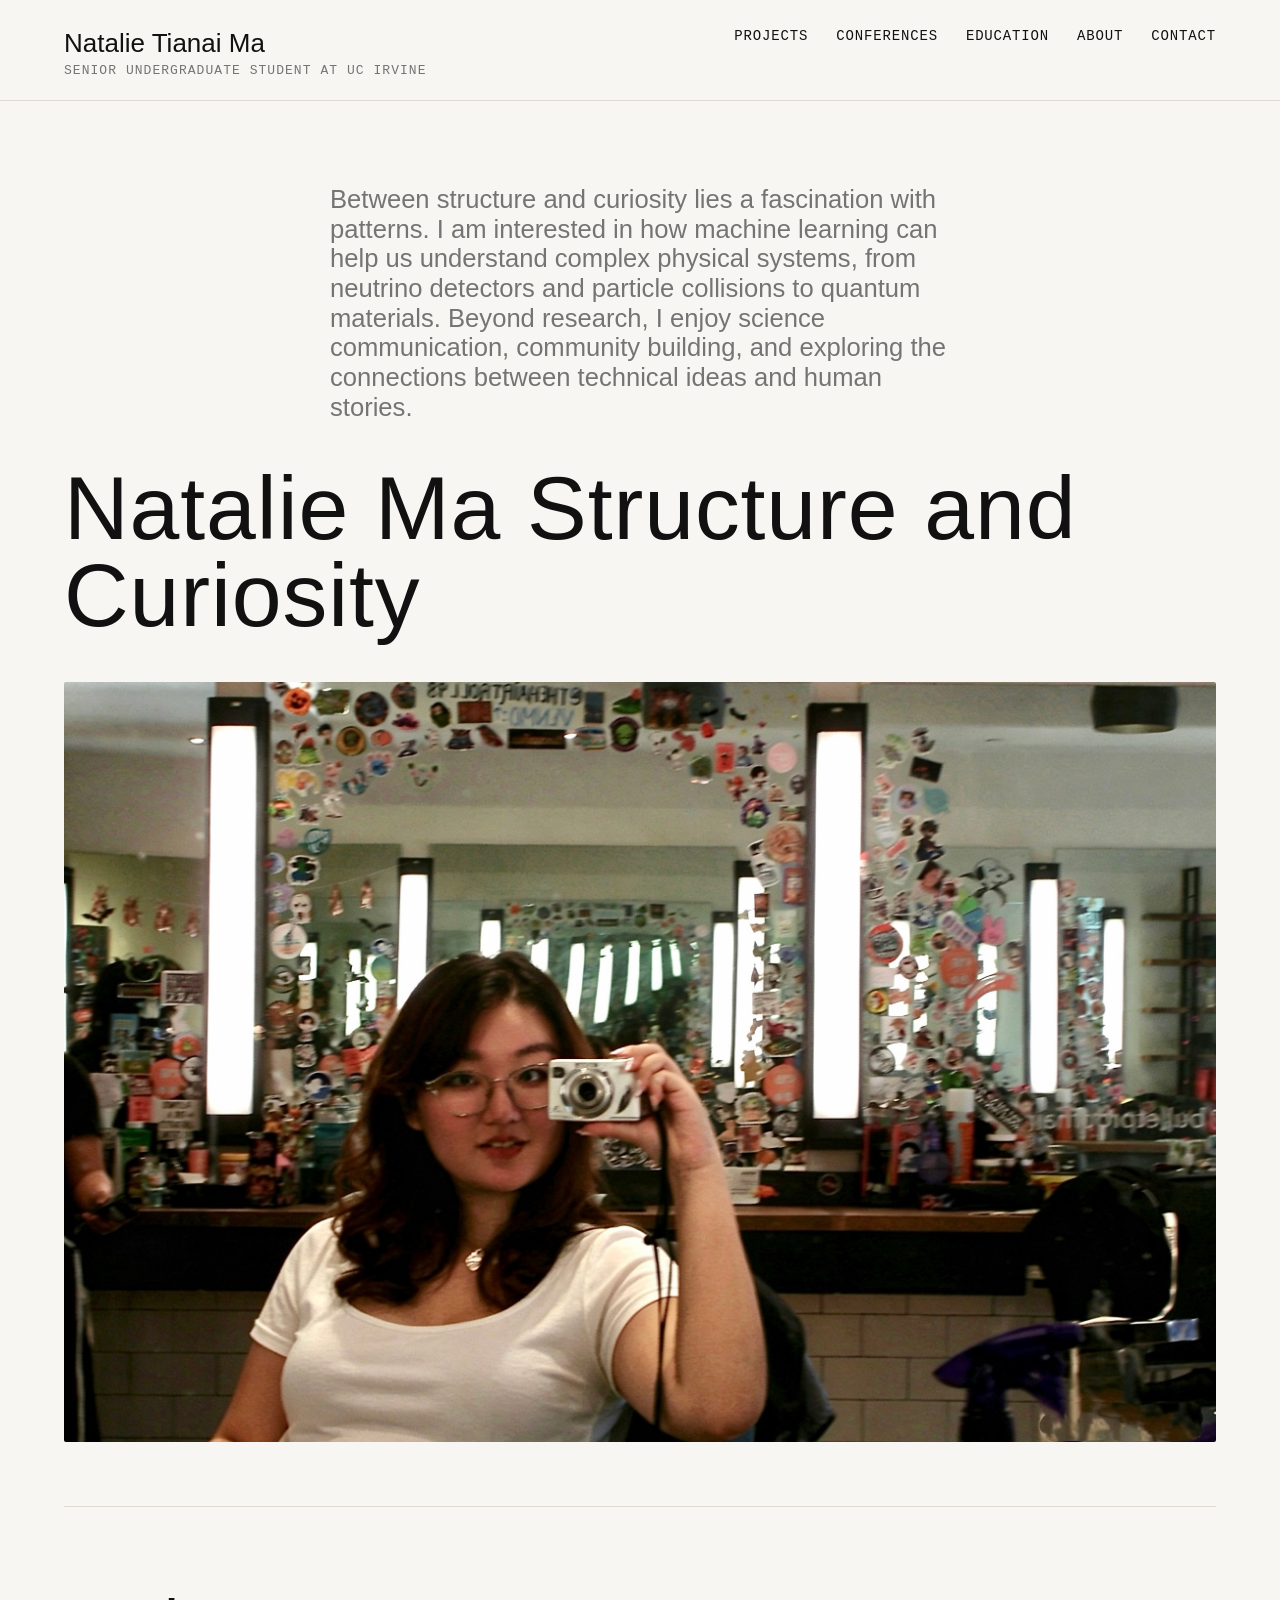
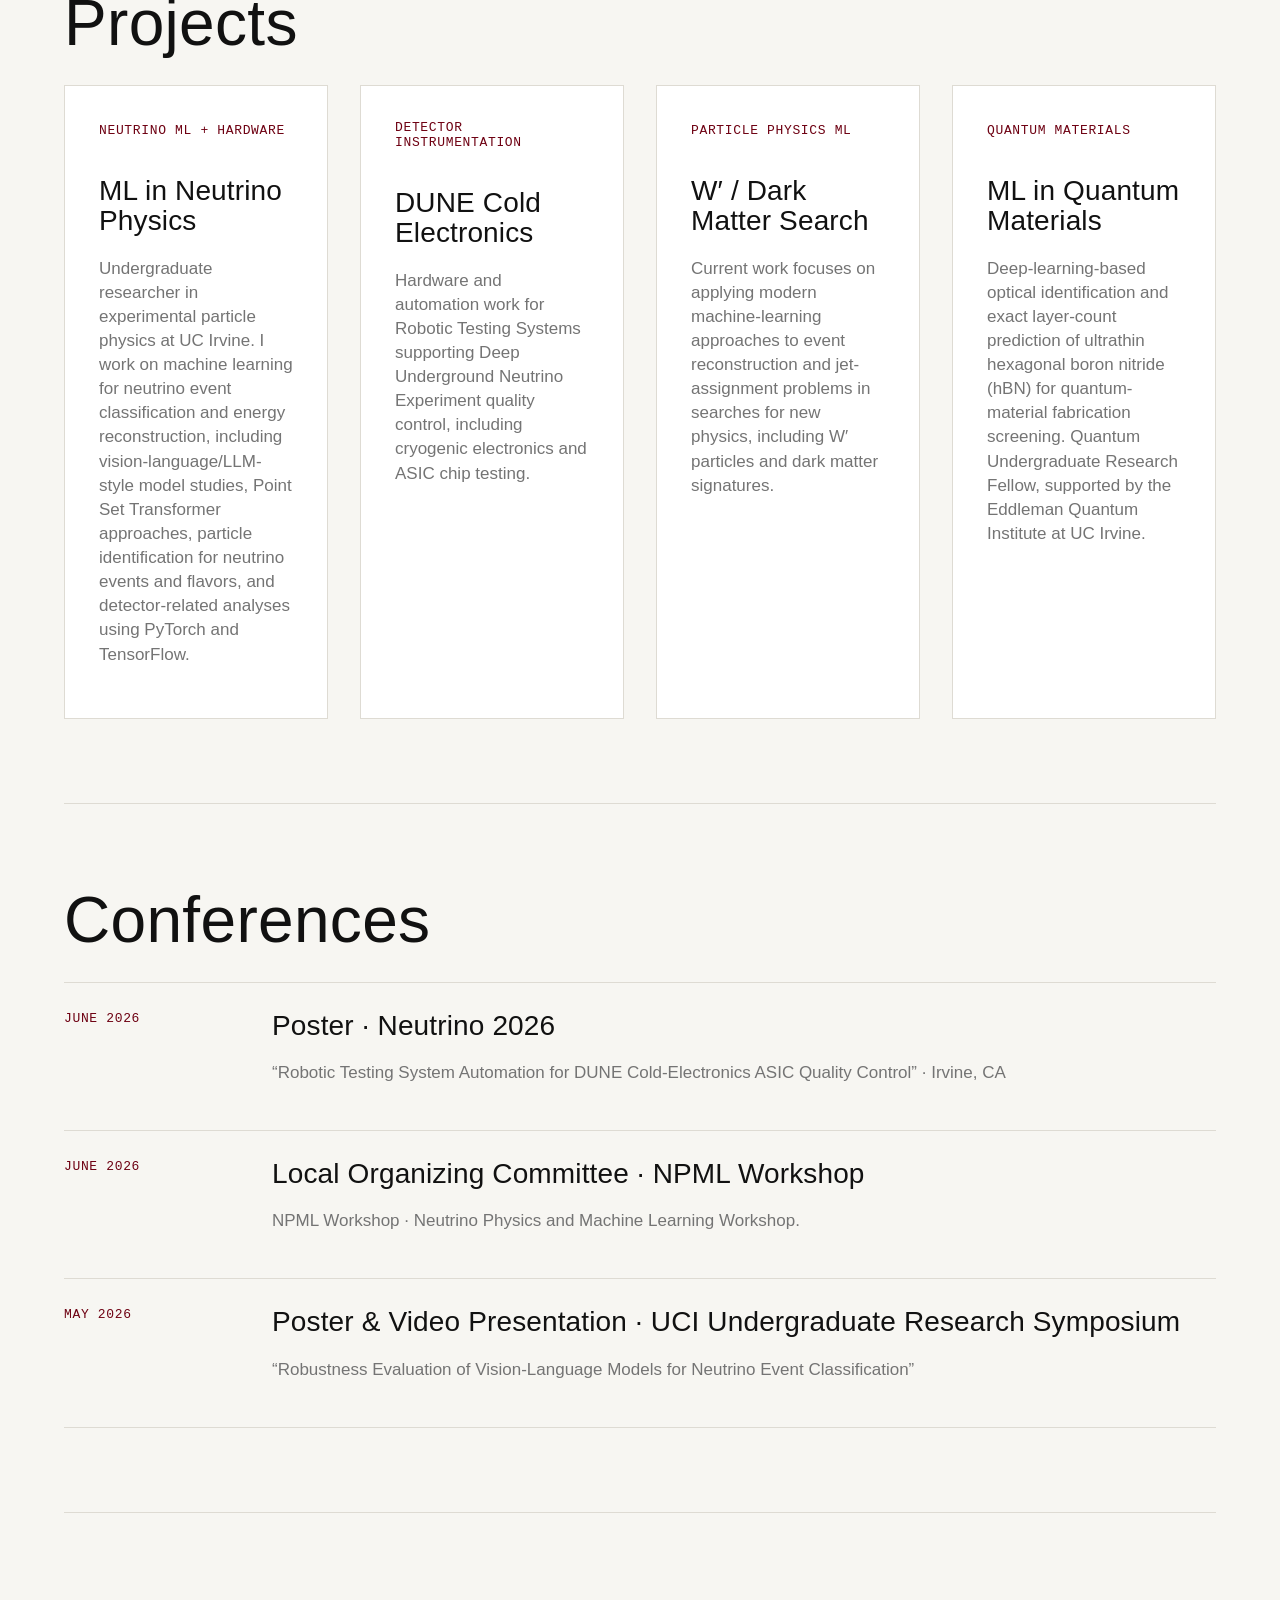
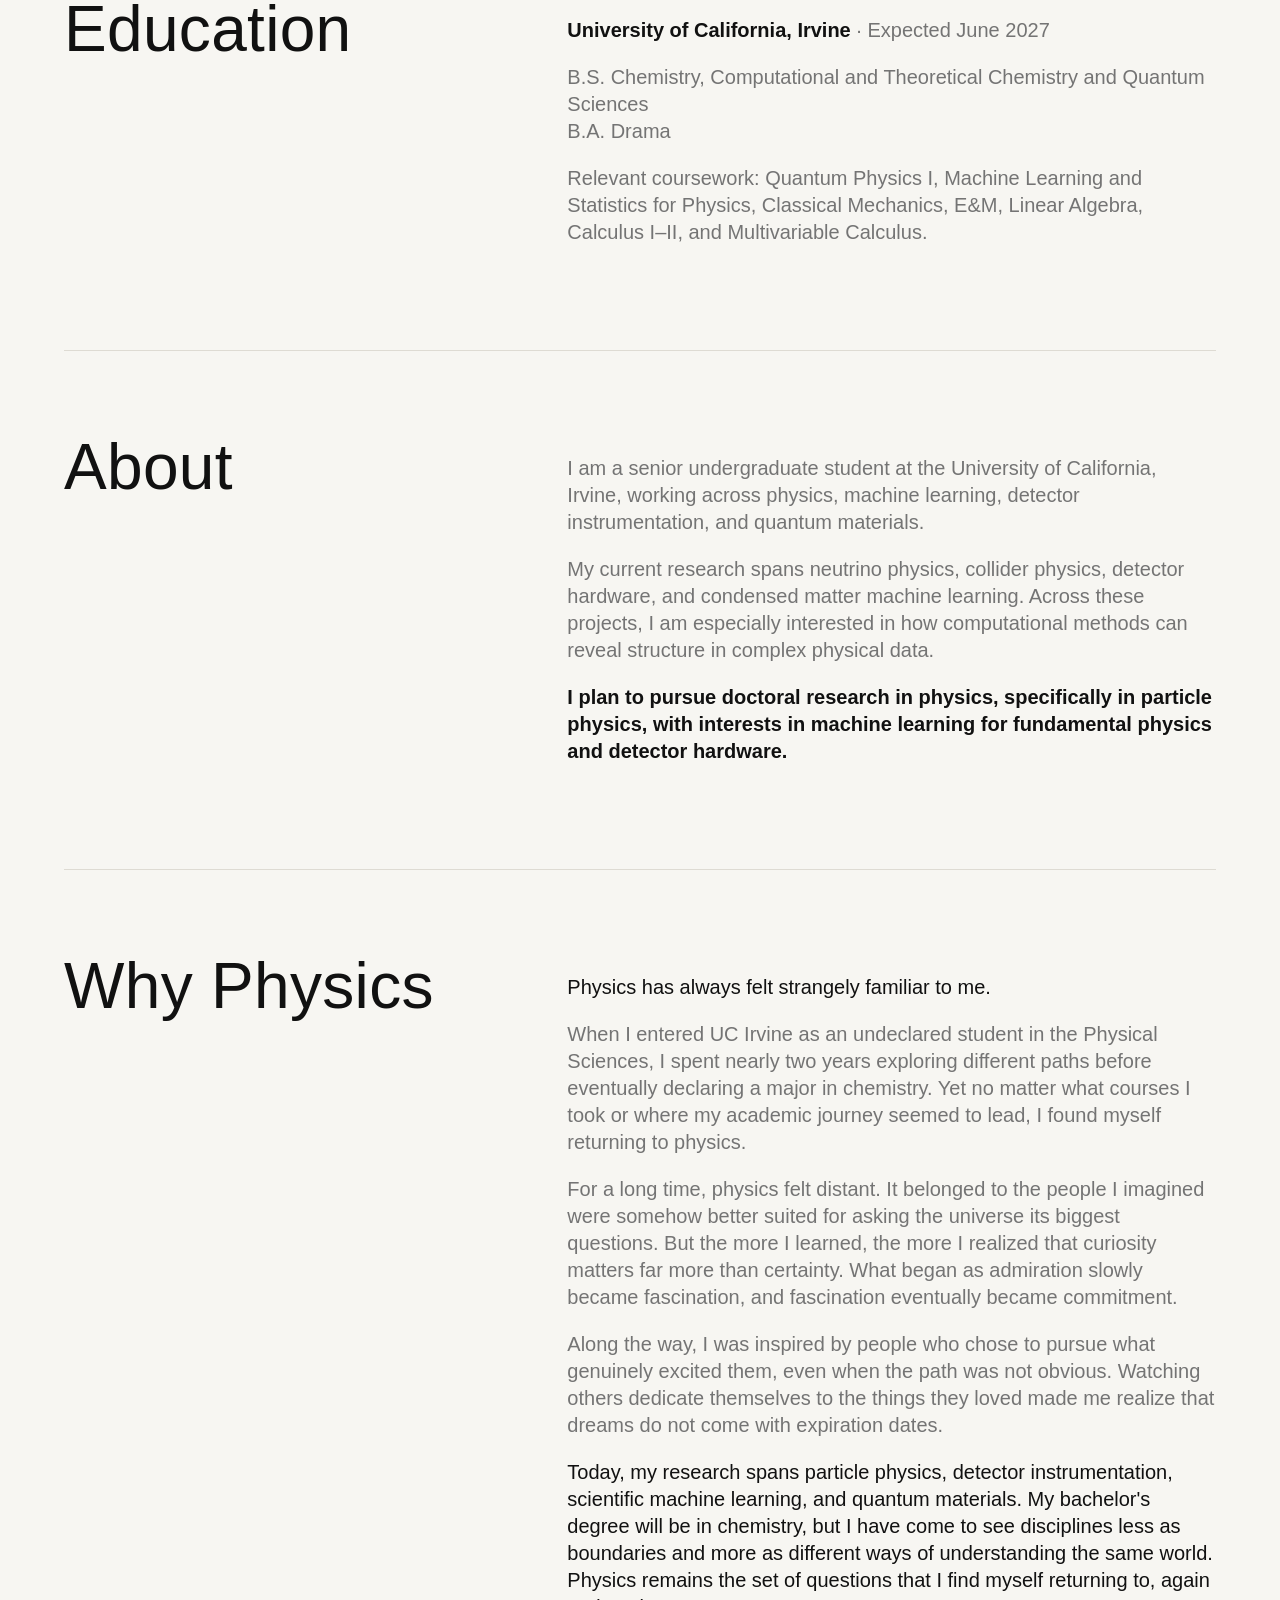
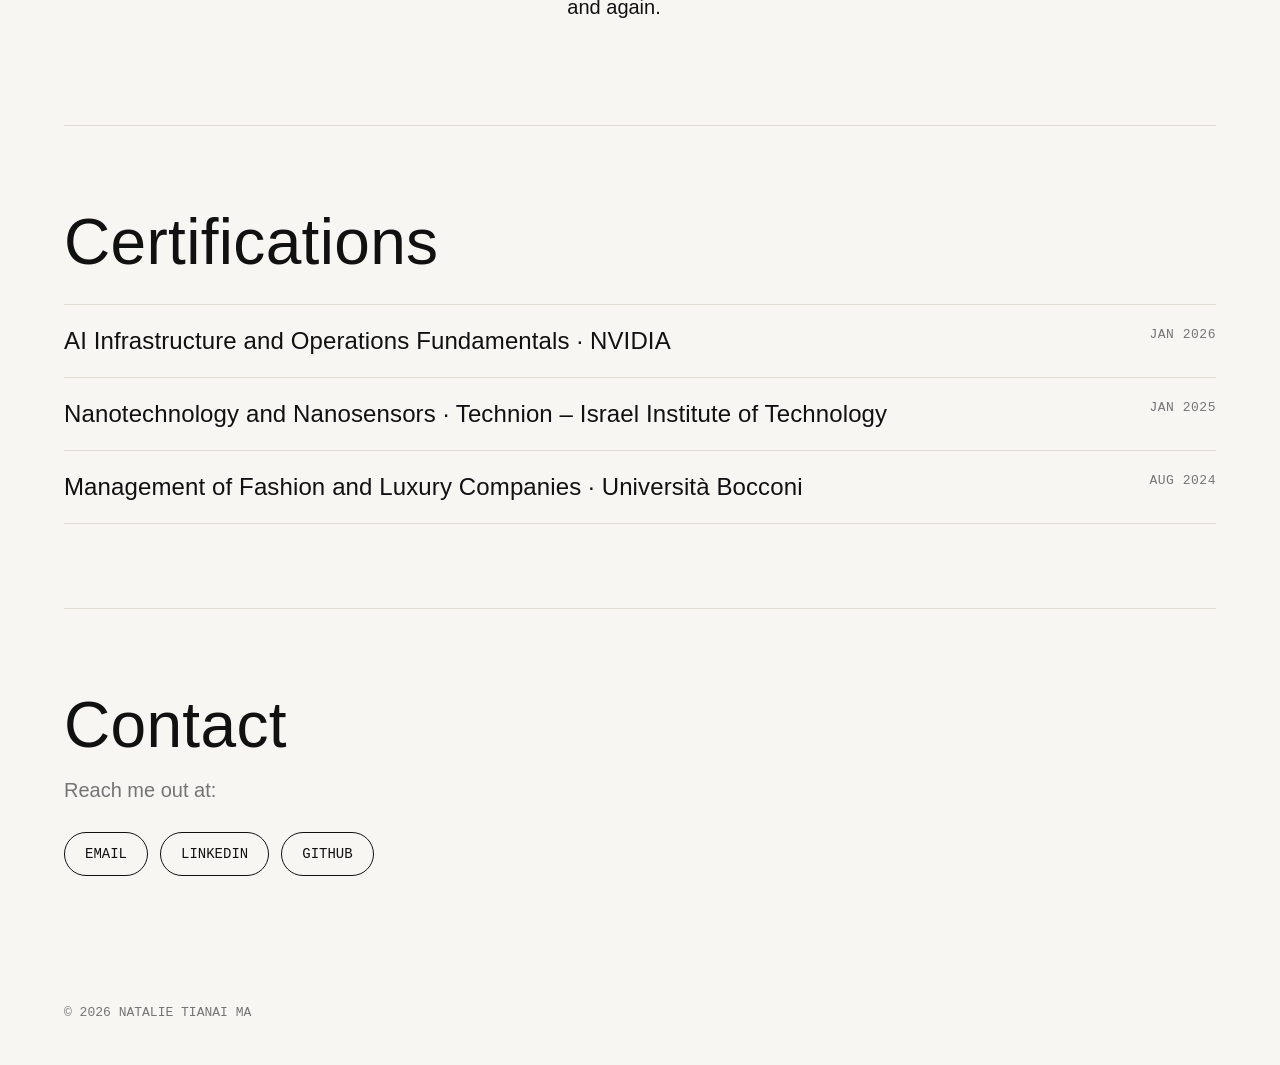
==== index.html @ a6798b75 "Update index.html" ====
<!doctype html>
<html lang="en">
<head>
  <meta charset="utf-8" />
  <meta name="viewport" content="width=device-width, initial-scale=1" />
  <title>Natalie Tianai Ma</title>
  <meta name="description" content="I am Natalie Ma, a senior undergraduate student at UC Irvine working across physics, machine learning, neutrino detectors, collider physics, detector instrumentation, and quantum materials." />
  <link rel="stylesheet" href="style.css" />
</head>
<body>
  <header class="nav">
    <div>
      <a class="name" href="#top">Natalie Tianai Ma</a>
      <div class="subtitle">Senior Undergraduate Student at UC Irvine</div>
    </div>
    <nav>
      <a href="#projects">Projects</a>
      <a href="#conferences">Conferences</a>
      <a href="#education">Education</a>
      <a href="#about">About</a>
      <a href="#contact">Contact</a>
    </nav>
  </header>

  <main id="top">
    <section class="hero">
      <p class="manifesto">Between structure and curiosity lies a fascination with patterns. I am interested in how machine learning can help us understand complex physical systems, from neutrino detectors and particle collisions to quantum materials. Beyond research, I enjoy science communication, community building, and exploring the connections between technical ideas and human stories.</p>
      <h1>Natalie Ma 
        Structure and Curiosity </h1>
     <img src="assets/IMG_4477%202.jpg" alt="Natalie Ma" class="hero-image">
    </section>

    <section id="projects" class="section">
      <div class="section-title">
        <h2>Projects</h2>
      </div>
      <div class="grid">
        <article class="card">
          <span class="tag">Neutrino ML + Hardware</span>
          <h3>ML in Neutrino Physics</h3>
          <p>Undergraduate researcher in experimental particle physics at UC Irvine. I work on machine learning for neutrino event classification and energy reconstruction, including vision-language/LLM-style model studies, Point Set Transformer approaches, particle identification for neutrino events and flavors, and detector-related analyses using PyTorch and TensorFlow.</p>
        </article>
        <article class="card">
          <span class="tag">Detector Instrumentation</span>
          <h3>DUNE Cold Electronics</h3>
          <p>Hardware and automation work for Robotic Testing Systems supporting Deep Underground Neutrino Experiment quality control, including cryogenic electronics and ASIC chip testing.</p>
        </article>
        <article class="card">
          <span class="tag">Particle Physics ML</span>
          <h3>W′ / Dark Matter Search</h3>
          <p>Current work focuses on applying modern machine-learning approaches to event reconstruction and jet-assignment problems in searches for new physics, including W′ particles and dark matter signatures.</p>
        </article>
        <article class="card">
          <span class="tag">Quantum Materials</span>
          <h3>ML in Quantum Materials</h3>
          <p>Deep-learning-based optical identification and exact layer-count prediction of ultrathin hexagonal boron nitride (hBN) for quantum-material fabrication screening. Quantum Undergraduate Research Fellow, supported by the Eddleman Quantum Institute at UC Irvine.</p>
        </article>
      </div>
    </section>

    <section id="conferences" class="section">
      <div class="section-title">
        <h2>Conferences</h2>
      </div>
      <div class="timeline">
        <div class="item">
          <div class="date">June 2026</div>
          <div>
            <h3>Poster · Neutrino 2026</h3>
            <p>“Robotic Testing System Automation for DUNE Cold-Electronics ASIC Quality Control” · Irvine, CA</p>
          </div>
        </div>
        <div class="item">
          <div class="date">June 2026</div>
          <div>
            <h3>Local Organizing Committee · NPML Workshop</h3>
            <p>NPML Workshop · Neutrino Physics and Machine Learning Workshop.</p>
          </div>
        </div>
        <div class="item">
          <div class="date">May 2026</div>
          <div>
            <h3><a href="https://uciurop.infoready4.com/#learnMore/65572" target="_blank" rel="noopener">Poster & Video Presentation · UCI Undergraduate Research Symposium</a></h3>
            <p>“Robustness Evaluation of Vision-Language Models for Neutrino Event Classification”</p>
          </div>
        </div>
      </div>
    </section>

    <section id="education" class="section two-col">
      <div>
        <h2>Education</h2>
      </div>
      <div>
        <p><strong>University of California, Irvine</strong> · Expected June 2027</p>
        <p>B.S. Chemistry, Computational and Theoretical Chemistry and Quantum Sciences<br />B.A. Drama</p>
        <p class="small-text">Relevant coursework: Quantum Physics I, Machine Learning and Statistics for Physics, Classical Mechanics, E&amp;M, Linear Algebra, Calculus I–II, and Multivariable Calculus.</p>
      </div>
    </section>

    
<section id="about" class="section two-col">
      <div>
        <h2>About</h2>
      </div>
      <div>
        <p>I am a senior undergraduate student at the University of California, Irvine, working across physics, machine learning, detector instrumentation, and quantum materials.</p>
        <p>My current research spans neutrino physics, collider physics, detector hardware, and condensed matter machine learning. Across these projects, I am especially interested in how computational methods can reveal structure in complex physical data.</p>
        <p><strong>I plan to pursue doctoral research in physics, specifically in particle physics, with interests in machine learning for fundamental physics and detector hardware.</strong></p>
      </div>
    </section>

    <section id="whyphysics" class="section two-col">
      <div>
        <h2>Why Physics</h2>
      </div>
      <div>
        <p class="why-emphasis">Physics has always felt strangely familiar to me.</p>
        <p>When I entered UC Irvine as an undeclared student in the Physical Sciences, I spent nearly two years exploring different paths before eventually declaring a major in chemistry. Yet no matter what courses I took or where my academic journey seemed to lead, I found myself returning to physics.</p>
        <p>For a long time, physics felt distant. It belonged to the people I imagined were somehow better suited for asking the universe its biggest questions. But the more I learned, the more I realized that curiosity matters far more than certainty. What began as admiration slowly became fascination, and fascination eventually became commitment.</p>
        <p>Along the way, I was inspired by people who chose to pursue what genuinely excited them, even when the path was not obvious. Watching others dedicate themselves to the things they loved made me realize that dreams do not come with expiration dates.</p>
        <p class="why-emphasis">Today, my research spans particle physics, detector instrumentation, scientific machine learning, and quantum materials. My bachelor's degree will be in chemistry, but I have come to see disciplines less as boundaries and more as different ways of understanding the same world. Physics remains the set of questions that I find myself returning to, again and again.</p>
      </div>
    </section>

    <section id="certifications" class="section">
      <div class="section-title">
        <h2>Certifications</h2>
      </div>
      <div class="journal-list">
        <a href="#">AI Infrastructure and Operations Fundamentals · NVIDIA <span>Jan 2026</span></a>
        <a href="#">Nanotechnology and Nanosensors · Technion – Israel Institute of Technology <span>Jan 2025</span></a>
        <a href="#">Management of Fashion and Luxury Companies · Università Bocconi <span>Aug 2024</span></a>
      </div>
    </section>

    <section id="contact" class="section contact">
      <h2>Contact</h2>
      <p>Reach me out at:</p>
      <div class="links">
        <a href="mailto:tianaim1@uci.edu">Email</a>
        <a href="https://www.linkedin.com/in/natalie-ma-72188a346/" target="_blank" rel="noopener">LinkedIn</a>
        <a href="https://github.com/natalietma" target="_blank" rel="noopener">GitHub</a>
      </div>
    </section>
  </main>

  <footer>
    <p>© <span id="year"></span> Natalie Tianai Ma</p>
  </footer>
  <script>document.getElementById('year').textContent = new Date().getFullYear();</script>
</body>
</html>
---- style.css ----
:root {
  --bg: #f7f6f2;
  --text: #111;
  --muted: #747474;
  --line: #dedbd3;
  --red: #6e0012;
  --card: #ffffff;
}
* { box-sizing: border-box; }
* { font-kerning: normal; text-rendering: optimizeLegibility; }
html { scroll-behavior: smooth; }
body {
  margin: 0;
  font-family: Arial, Helvetica, sans-serif;
  background: var(--bg);
  color: var(--text);
}
.nav {
  position: sticky;
  top: 0;
  z-index: 10;
  background: rgba(247,246,242,0.92);
  backdrop-filter: blur(10px);
  display: flex;
  justify-content: space-between;
  align-items: flex-start;
  padding: 28px 5vw 22px;
  border-bottom: 1px solid var(--line);
}
.name {
  color: var(--text);
  text-decoration: none;
  font-size: 26px;
  letter-spacing: 0;
}
.subtitle {
  margin-top: 4px;
  color: var(--muted);
  text-transform: uppercase;
  font-size: 13px;
  letter-spacing: 0.08em;
  font-family: 'Courier New', monospace;
}
nav { display: flex; gap: 28px; flex-wrap: wrap; justify-content: flex-end; }
nav a {
  color: var(--text);
  text-decoration: none;
  text-transform: uppercase;
  font-size: 14px;
  letter-spacing: 0.06em;
  font-family: 'Courier New', monospace;
}
main { padding: 0 5vw; }
.hero { padding: 84px 0 60px; }
.manifesto {
  max-width: 620px;
  margin: 0 auto 42px;
  color: var(--muted);
  font-size: clamp(21px, 2vw, 30px);
  line-height: 1.16;
  letter-spacing: 0;
}
h1 {
  font-size: clamp(46px, 7vw, 112px);
  line-height: .98;
  letter-spacing: 0.01em;
  font-weight: 500;
  margin: 0 0 42px;
  max-width: 1200px;
}
.hero-image {
  width: 100%;
  height: min(68vw, 760px);
  min-height: 390px;
  background-image: url("assets/hero_lab.jpg");
  background-size: cover;
  background-position: center 42%;
  border-radius: 2px;
  position: relative;
  overflow: hidden;
}
.hero-image::after {
  content: "";
  position: absolute;
  left: 32px;
  bottom: 28px;
  color: rgba(255,255,255,.84);
  font-family: 'Courier New', monospace;
  text-transform: uppercase;
  letter-spacing: .06em;
  font-size: 13px;
}
.section {
  padding: 84px 0;
  border-top: 1px solid var(--line);
}
.section-title {
  display: flex;
  justify-content: space-between;
  gap: 28px;
  align-items: end;
  margin-bottom: 30px;
}
h2 {
  font-size: clamp(36px, 5vw, 72px);
  line-height: 1;
  letter-spacing: 0.005em;
  font-weight: 500;
  margin: 0;
}
.section-title p, .two-col p, .contact p {
  color: var(--muted);
  font-size: 20px;
  line-height: 1.35;
  max-width: 650px;
}
.grid {
  display: grid;
  grid-template-columns: repeat(4, 1fr);
  gap: 32px;
}
.card {
  background: var(--card);
  border: 1px solid var(--line);
  padding: 34px;
  min-height: 310px;
}
.tag {
  display: inline-block;
  font-family: 'Courier New', monospace;
  text-transform: uppercase;
  color: var(--red);
  font-size: 13px;
  letter-spacing: .05em;
  margin-bottom: 38px;
}
h3 {
  font-size: 28px;
  line-height: 1.08;
  letter-spacing: 0.005em;
  margin: 0 0 20px;
  font-weight: 500;
}
.card p {
  color: var(--muted);
  font-size: 17px;
  line-height: 1.42;
}
.two-col {
  display: grid;
  grid-template-columns: 1fr 1.4fr;
  gap: 40px;
}
.journal-list {
  border-top: 1px solid var(--line);
}
.journal-list a {
  display: flex;
  justify-content: space-between;
  gap: 20px;
  padding: 22px 0;
  border-bottom: 1px solid var(--line);
  color: var(--text);
  text-decoration: none;
  font-size: 24px;
  letter-spacing: 0.005em;
}
.journal-list span {
  color: var(--muted);
  font-family: 'Courier New', monospace;
  text-transform: uppercase;
  font-size: 13px;
  letter-spacing: .04em;
}

.timeline {
  border-top: 1px solid var(--line);
}
.item {
  display: grid;
  grid-template-columns: 180px 1fr;
  gap: 28px;
  padding: 28px 0;
  border-bottom: 1px solid var(--line);
}
.date {
  color: var(--red);
  font-family: 'Courier New', monospace;
  text-transform: uppercase;
  font-size: 13px;
  letter-spacing: .05em;
}
.item p, .small-text {
  color: var(--muted);
  font-size: 17px;
  line-height: 1.42;
  margin-top: 0;
}
.item h3 a { color: var(--text); text-decoration: none; }
.item h3 a:hover { text-decoration: underline; }
strong { font-weight: 600; color: var(--text); }

.contact .links {
  display: flex;
  gap: 12px;
  flex-wrap: wrap;
  margin-top: 28px;
}
.links a {
  color: var(--text);
  text-decoration: none;
  border: 1px solid var(--text);
  border-radius: 999px;
  padding: 13px 20px;
  font-family: 'Courier New', monospace;
  text-transform: uppercase;
  font-size: 14px;
}
.links a:hover { background: var(--text); color: var(--bg); }
footer {
  padding: 32px 5vw;
  color: var(--muted);
  font-family: 'Courier New', monospace;
  text-transform: uppercase;
  font-size: 13px;
}
@media (max-width: 1100px) {
  .grid { grid-template-columns: repeat(2, 1fr); }
}

@media (max-width: 850px) {
  main { padding: 0 6vw; }
  .nav {
    position: static;
    flex-direction: column;
    gap: 20px;
    padding: 24px 6vw 18px;
  }
  .name { font-size: 24px; }
  .subtitle { font-size: 12px; line-height: 1.35; }
  nav {
    justify-content: flex-start;
    gap: 10px 16px;
    width: 100%;
  }
  nav a { font-size: 12px; letter-spacing: 0.055em; }
  .hero { padding: 48px 0 44px; }
  .manifesto {
    margin-left: 0;
    max-width: none;
    font-size: clamp(19px, 5.5vw, 25px);
    line-height: 1.22;
    margin-bottom: 34px;
  }
  h1 {
    font-size: clamp(44px, 15vw, 76px);
    line-height: 1.02;
    letter-spacing: 0.005em;
    margin-bottom: 28px;
  }
  .hero-image {
    height: 72vh;
    min-height: 430px;
    background-position: center center;
  }
  .section { padding: 58px 0; }
  .section-title, .two-col { display: block; }
  .section-title { margin-bottom: 24px; }
  h2 { font-size: clamp(38px, 12vw, 56px); line-height: 1.04; }
  .section-title p, .two-col p, .contact p {
    font-size: 18px;
    line-height: 1.48;
  }
  .grid { grid-template-columns: 1fr; gap: 20px; }
  .card { padding: 28px; min-height: auto; }
  .tag { margin-bottom: 26px; font-size: 12px; }
  h3 { font-size: 26px; line-height: 1.1; }
  .card p, .item p, .small-text { font-size: 16.5px; line-height: 1.48; }
  .item { grid-template-columns: 1fr; gap: 8px; padding: 24px 0; }
  .journal-list a { font-size: 19px; flex-direction: column; }
  .contact .links { gap: 10px; }
  .links a { padding: 12px 17px; font-size: 13px; }
  footer { padding: 28px 6vw; }
}

@media (max-width: 520px) {
  .hero-image {
    height: 62vh;
    min-height: 360px;
  }
  .card { padding: 24px; }
  nav a { font-size: 11.5px; }
}

.why-emphasis { color: var(--text) !important; }
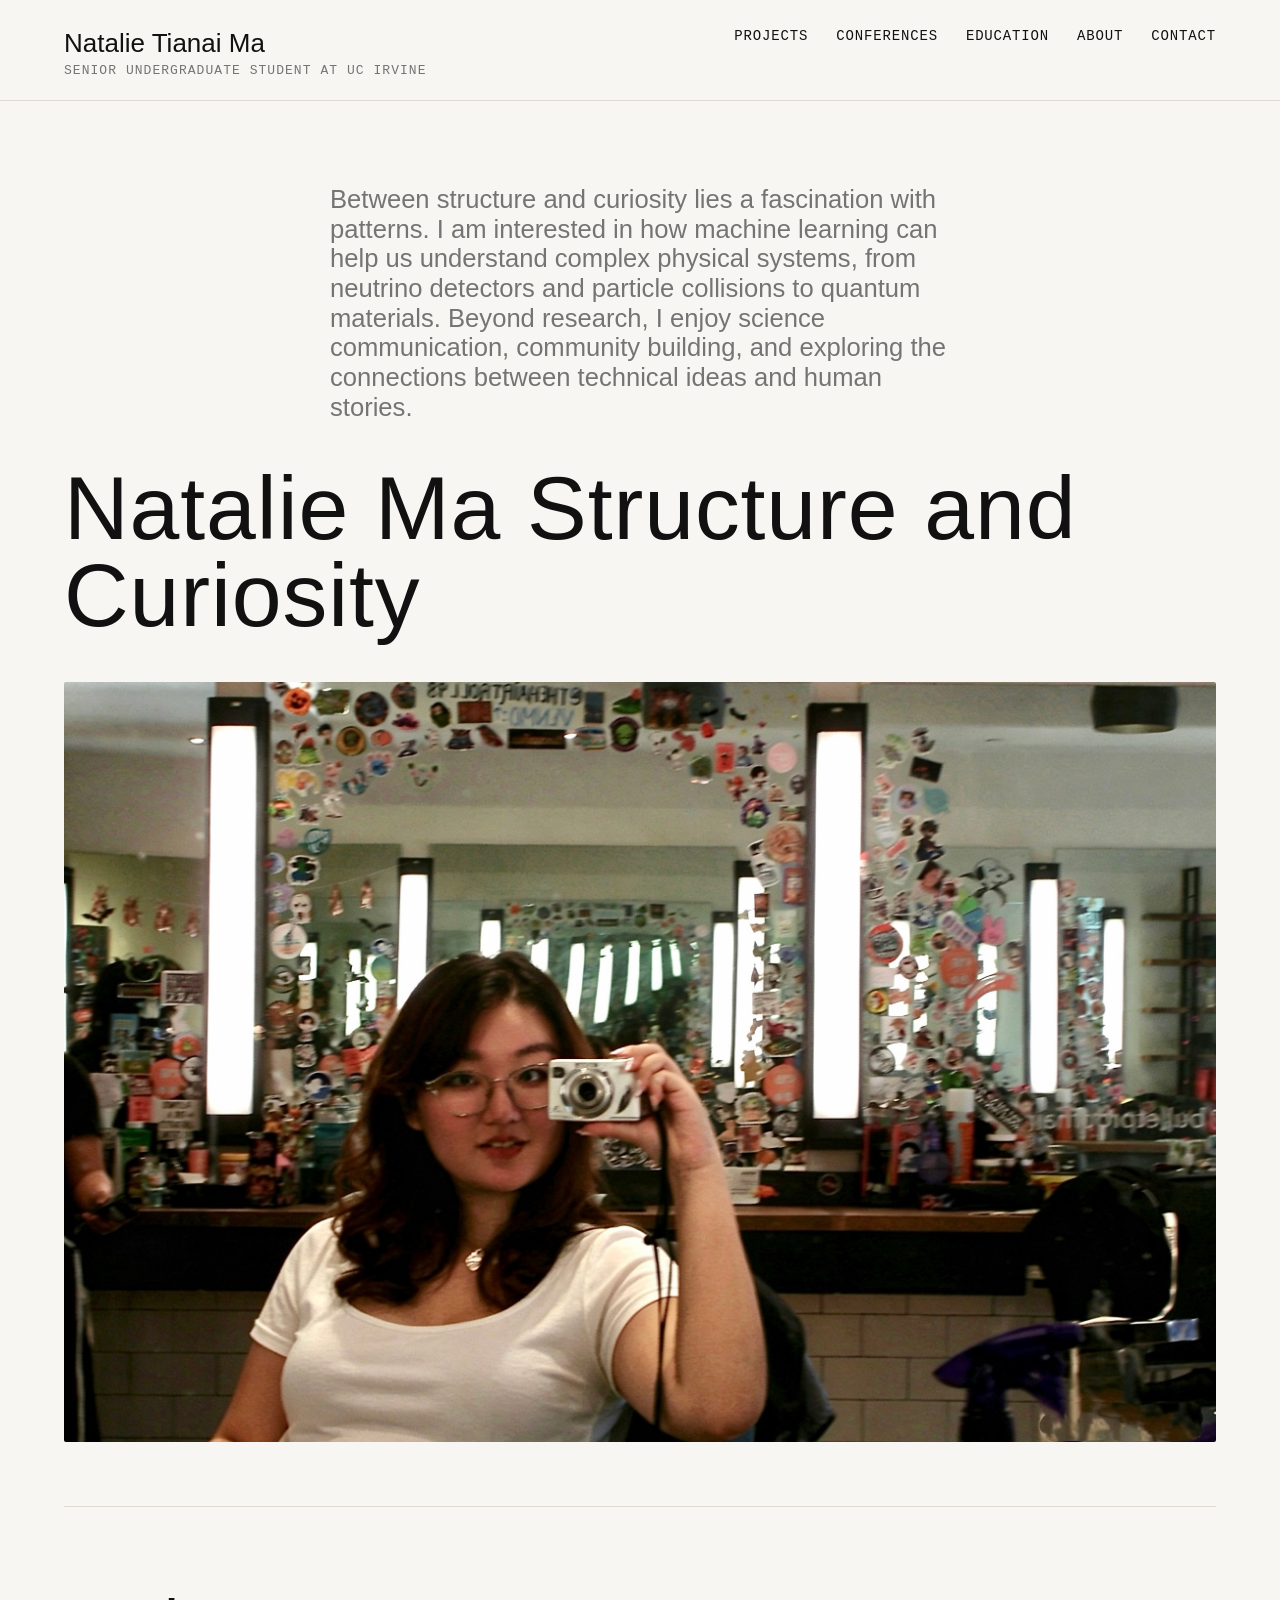
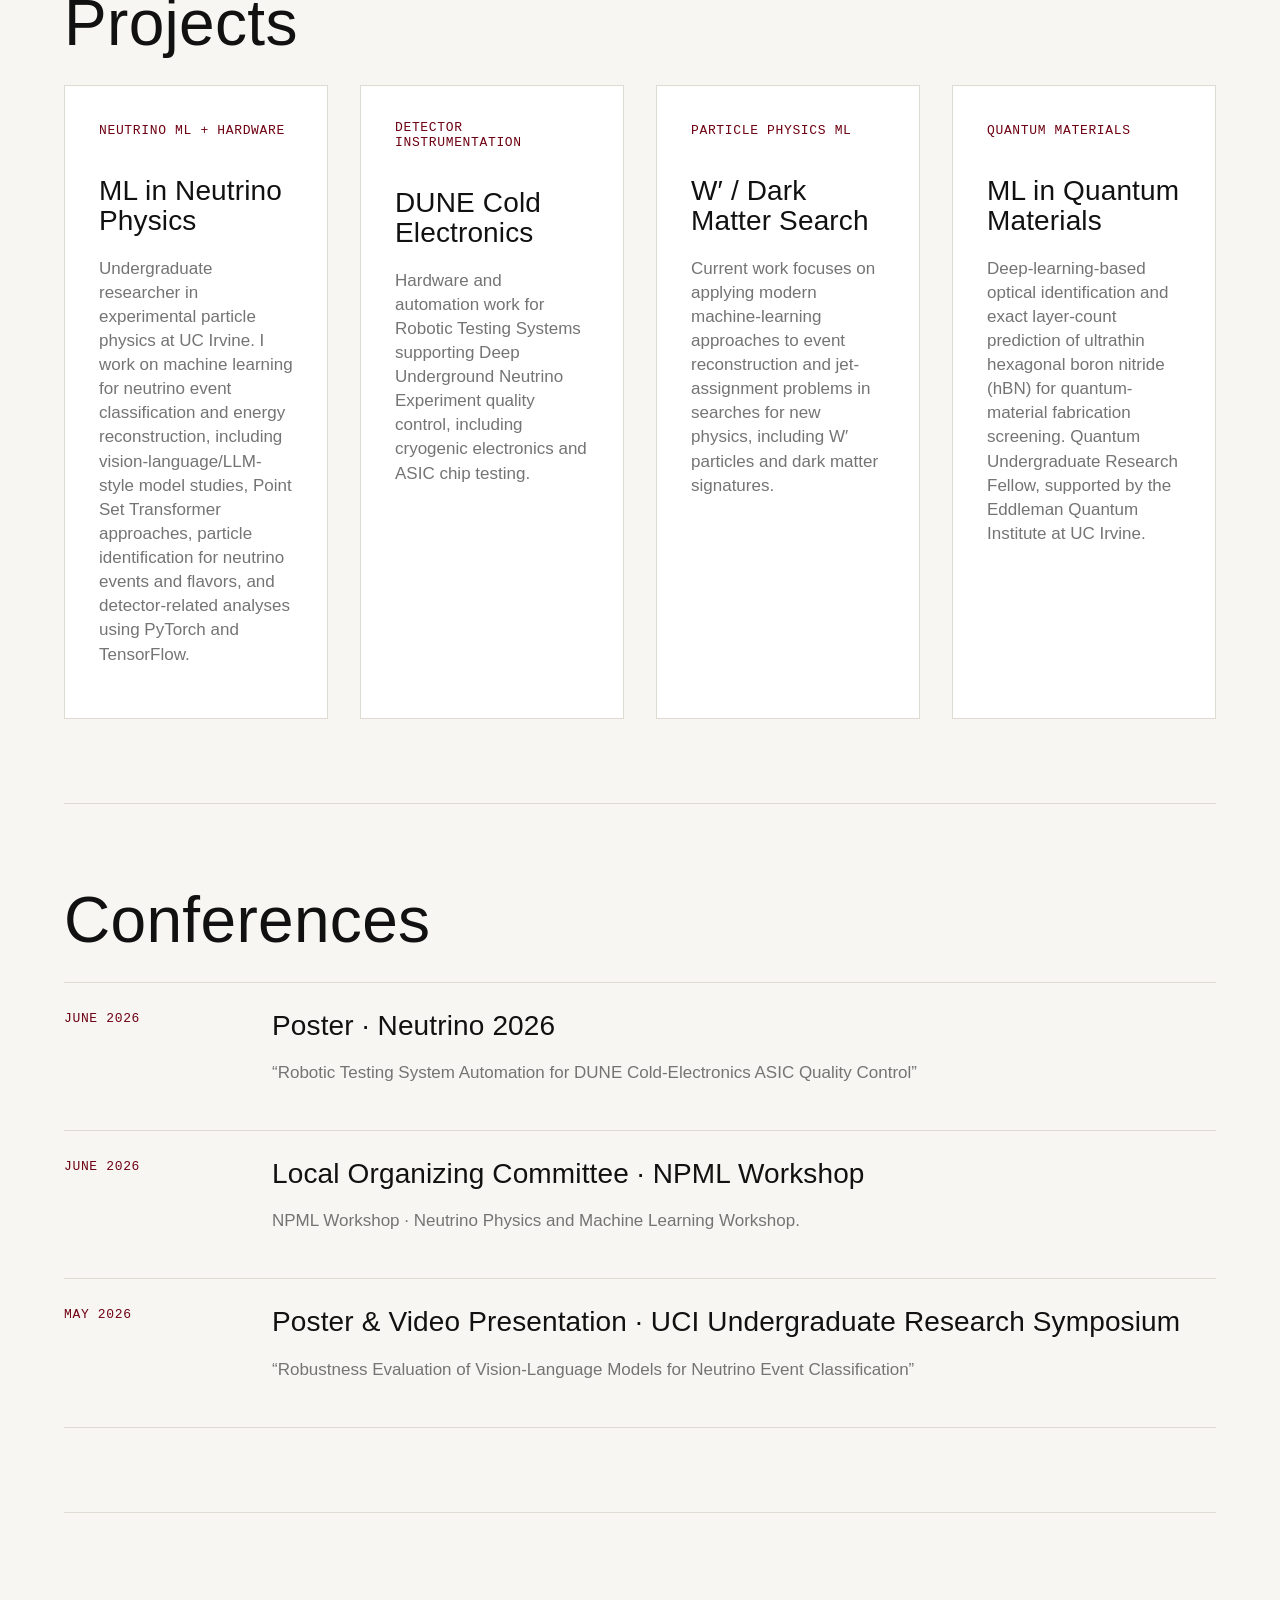
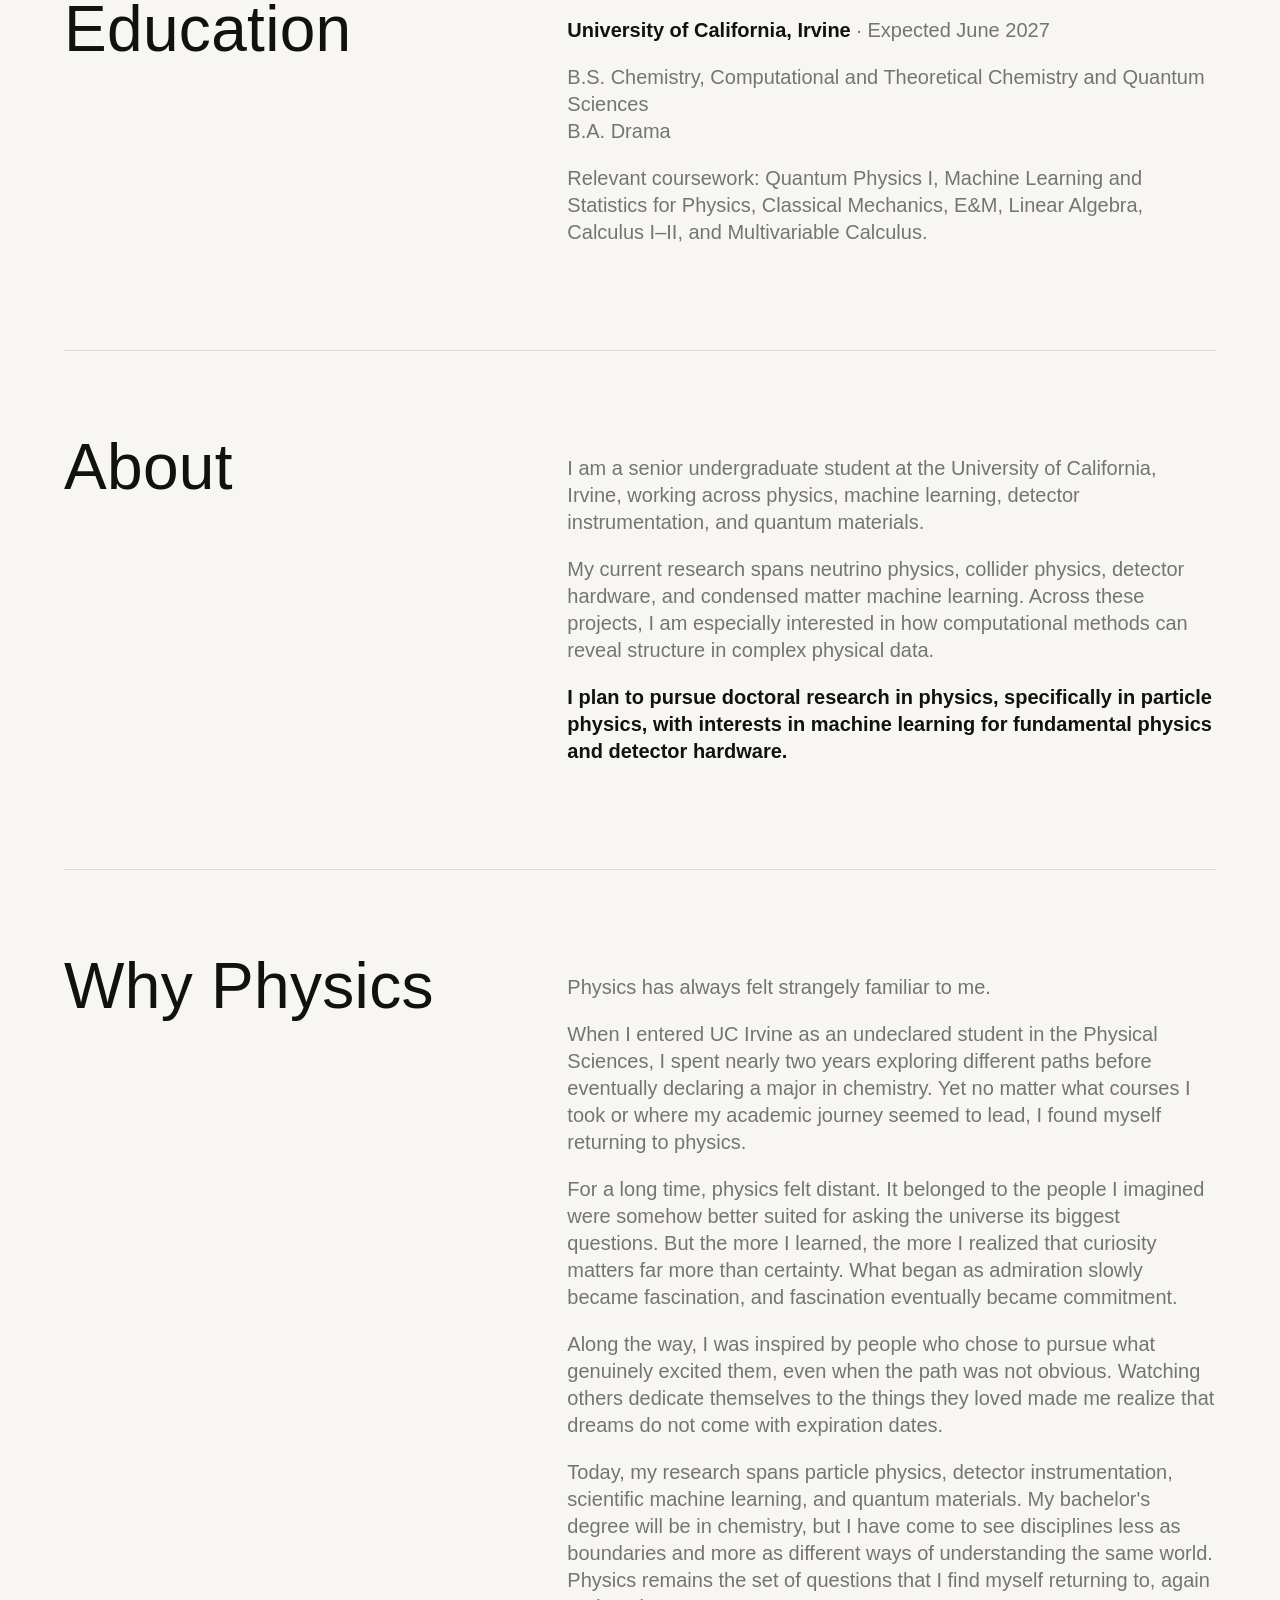
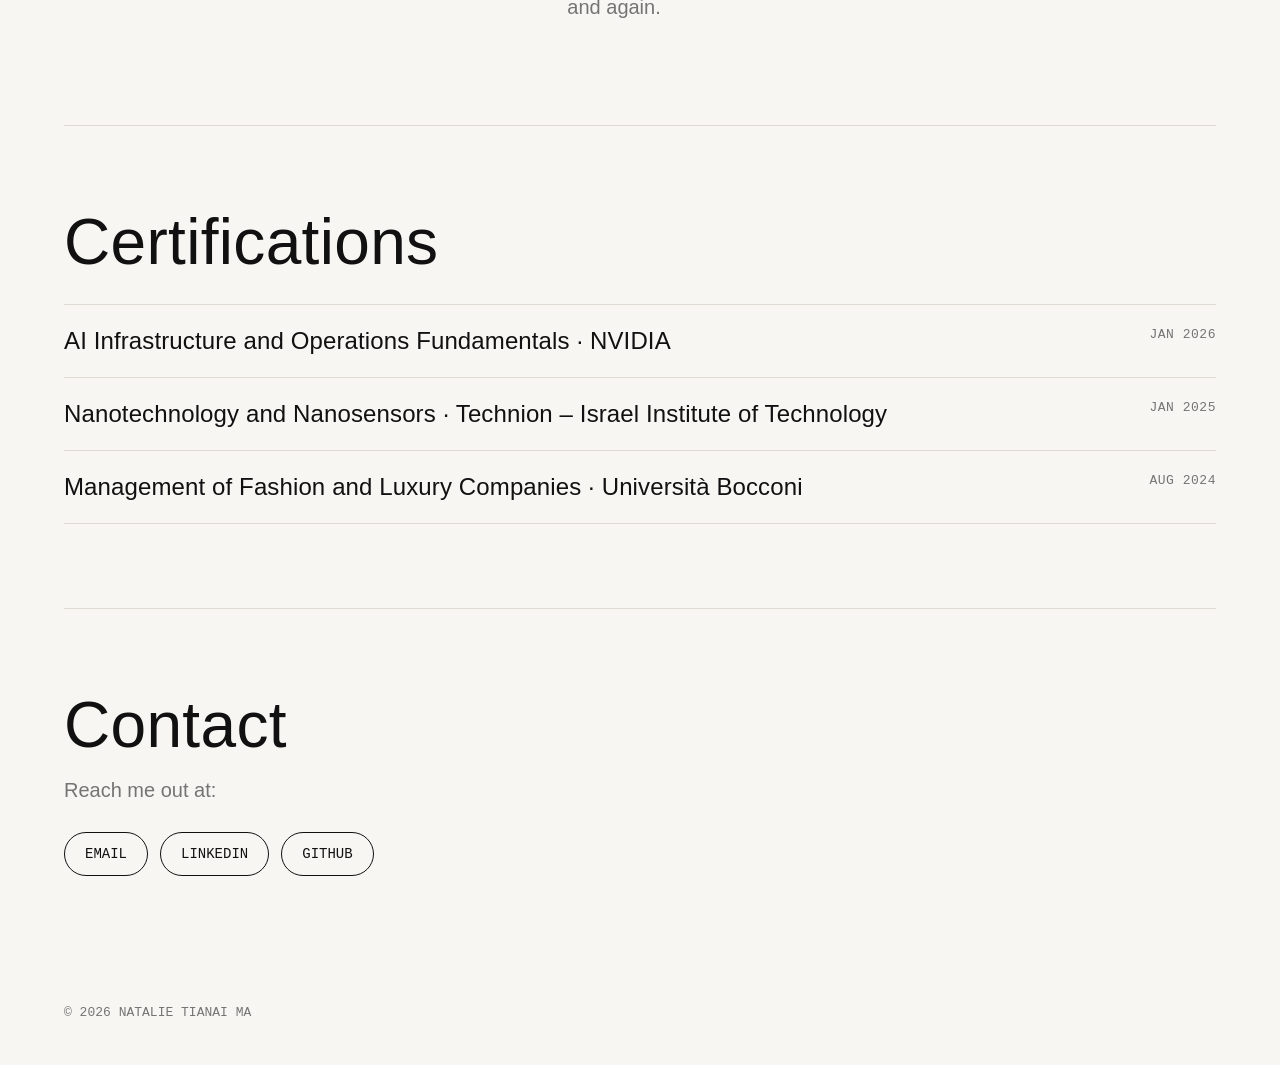
==== commit c24eb442: "Update index.html" ====
--- a/index.html
+++ b/index.html
@@ -67,7 +67,7 @@
           <div class="date">June 2026</div>
           <div>
             <h3>Poster · Neutrino 2026</h3>
-            <p>“Robotic Testing System Automation for DUNE Cold-Electronics ASIC Quality Control” · Irvine, CA</p>
+            <p>“Robotic Testing System Automation for DUNE Cold-Electronics ASIC Quality Control” </p>
           </div>
         </div>
         <div class="item">
--- a/style.css
+++ b/style.css
@@ -253,13 +253,13 @@
     margin-bottom: 34px;
   }
   h1 {
-    font-size: clamp(44px, 15vw, 76px);
-    line-height: 1.02;
-    letter-spacing: 0.005em;
+    font-size: clamp(42px, 11vw, 56px);
+    line-height: 0.98;
+    letter-spacing: 0.01em;
     margin-bottom: 28px;
   }
   .hero-image {
-    height: 72vh;
+    height: auto;
     min-height: 430px;
     background-position: center center;
   }
@@ -285,11 +285,11 @@
 
 @media (max-width: 520px) {
   .hero-image {
-    height: 62vh;
-    min-height: 360px;
+    width: 100%;
+    height: auto;
+    min-height: 0;
+    object-fit: contain;
   }
   .card { padding: 24px; }
   nav a { font-size: 11.5px; }
 }
-
-.why-emphasis { color: var(--text) !important; }
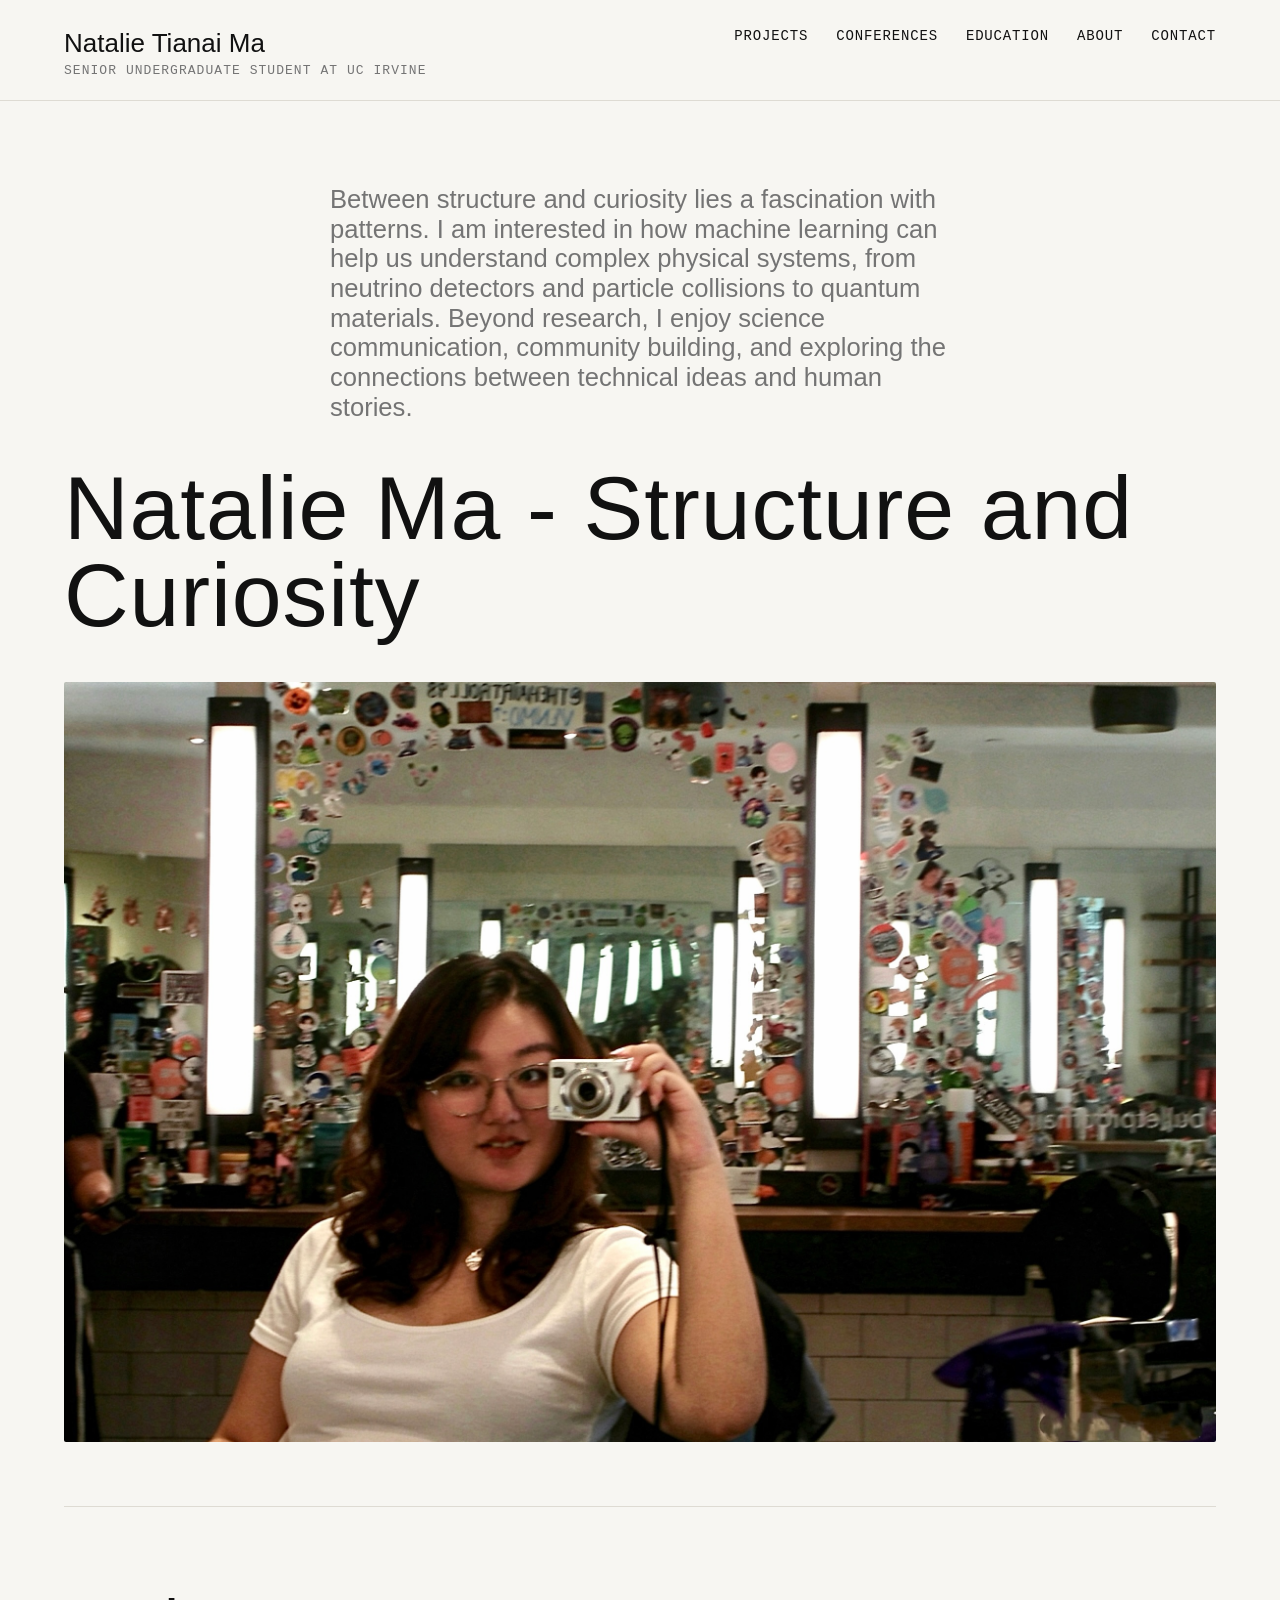
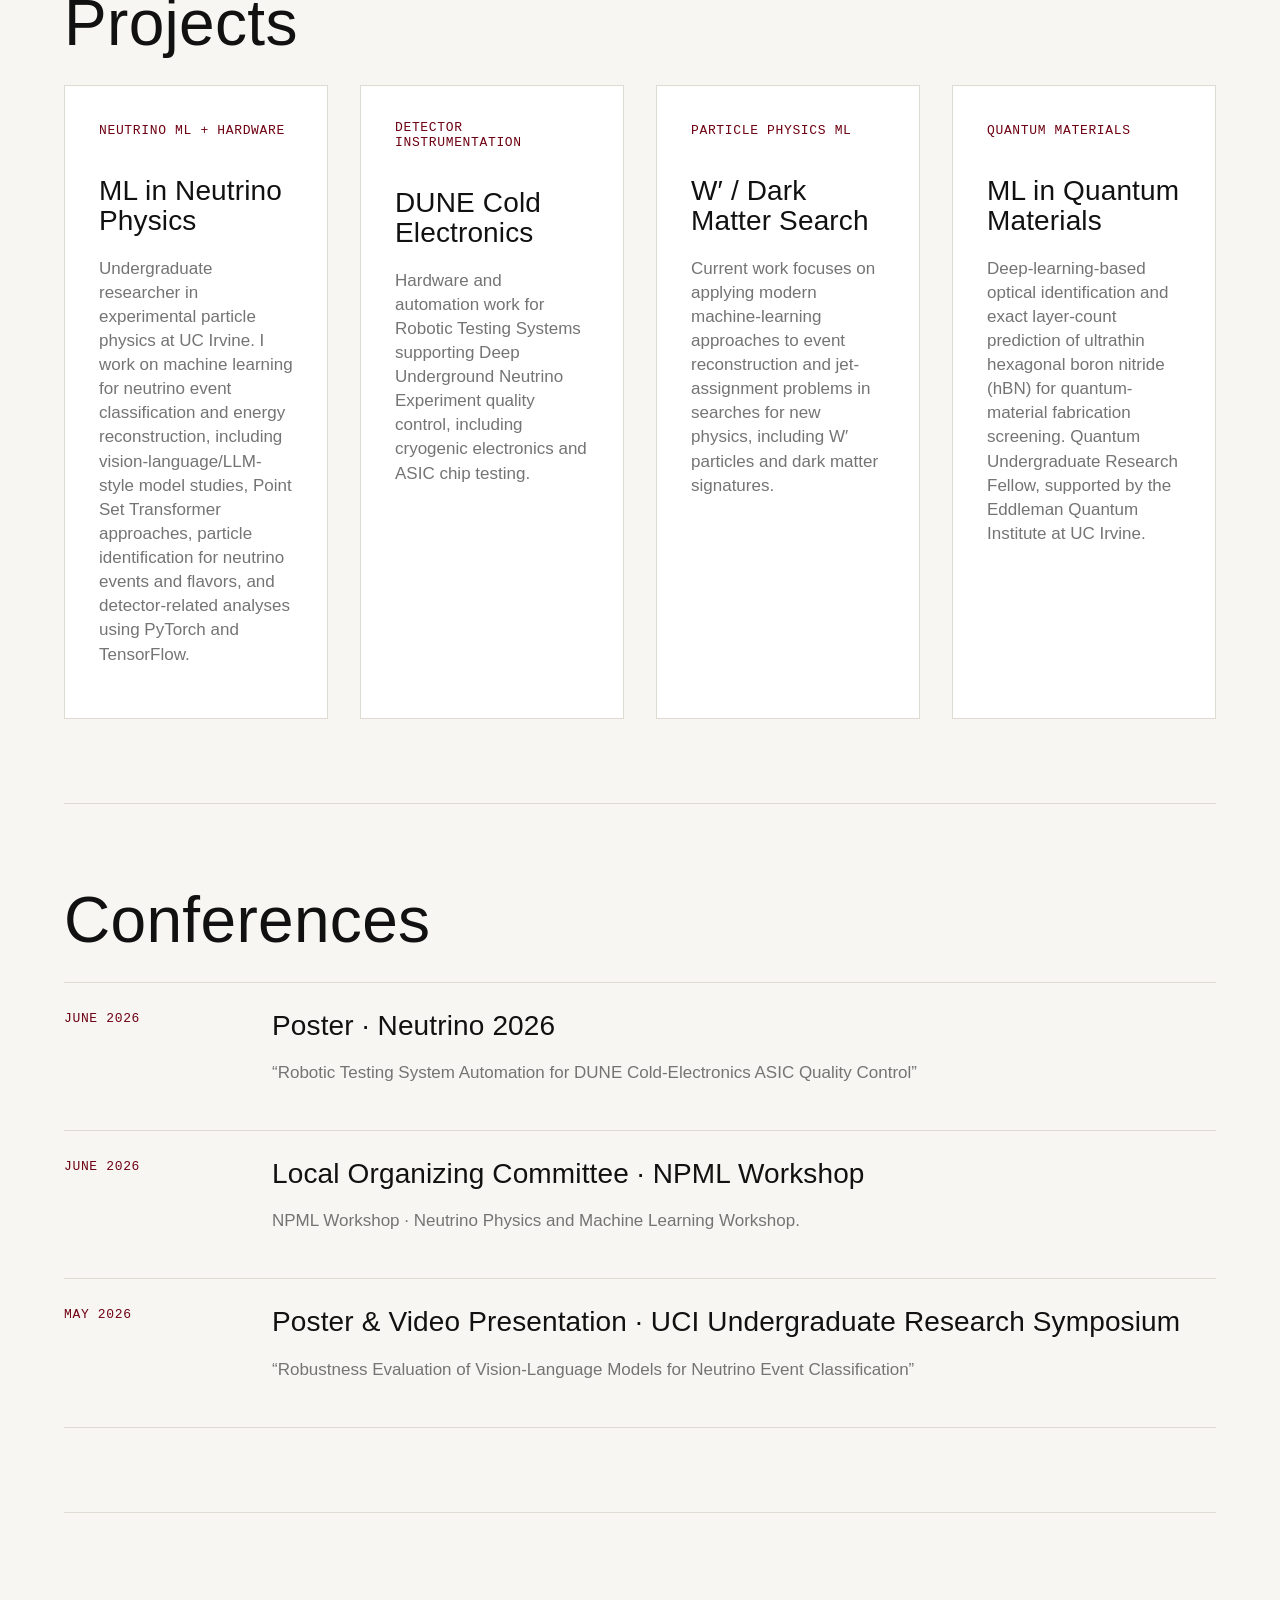
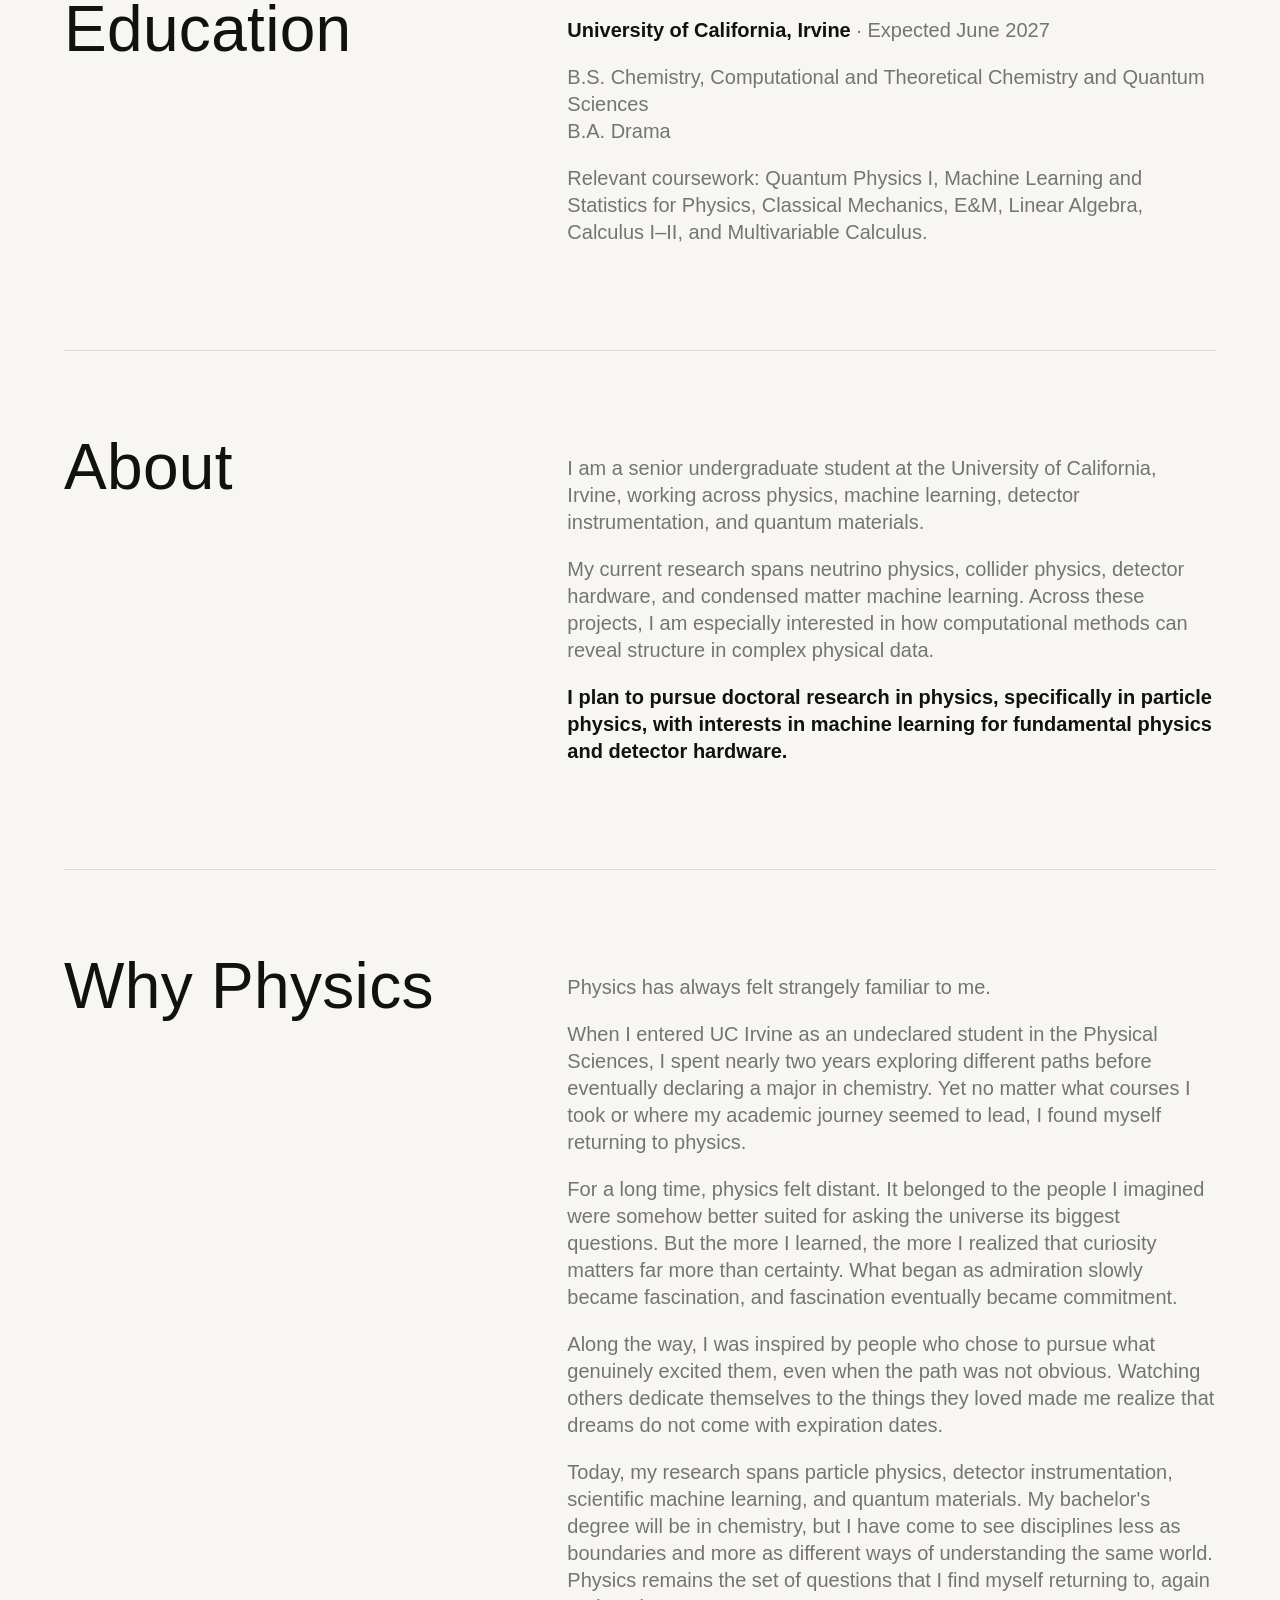
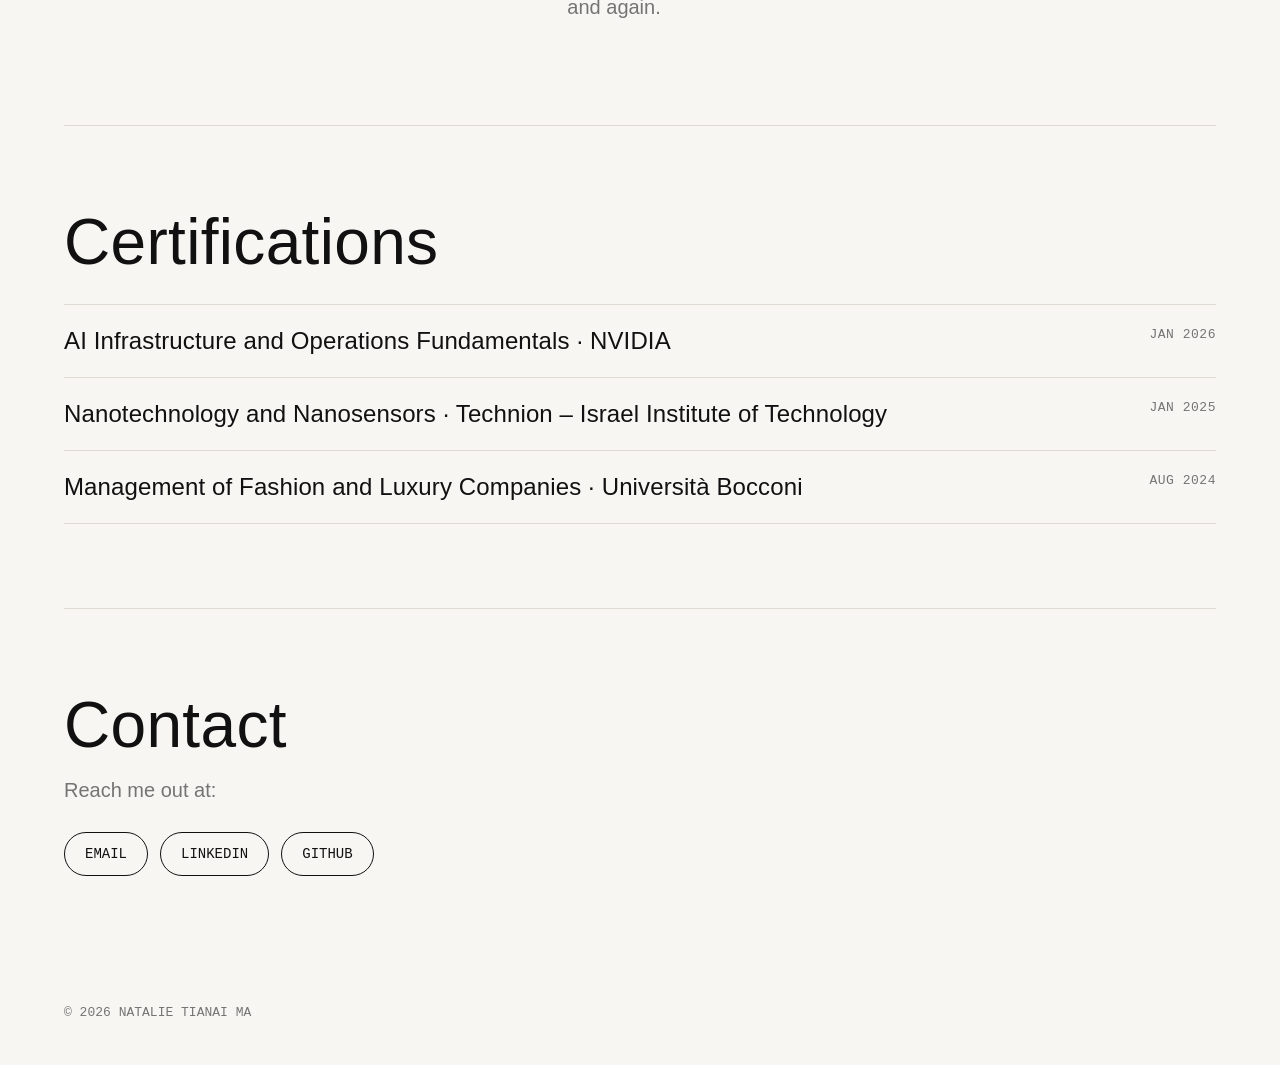
==== commit 2cf8623d: "Update index.html" ====
--- a/index.html
+++ b/index.html
@@ -25,7 +25,7 @@
   <main id="top">
     <section class="hero">
       <p class="manifesto">Between structure and curiosity lies a fascination with patterns. I am interested in how machine learning can help us understand complex physical systems, from neutrino detectors and particle collisions to quantum materials. Beyond research, I enjoy science communication, community building, and exploring the connections between technical ideas and human stories.</p>
-      <h1>Natalie Ma 
+      <h1>Natalie Ma - 
         Structure and Curiosity </h1>
      <img src="assets/IMG_4477%202.jpg" alt="Natalie Ma" class="hero-image">
     </section>
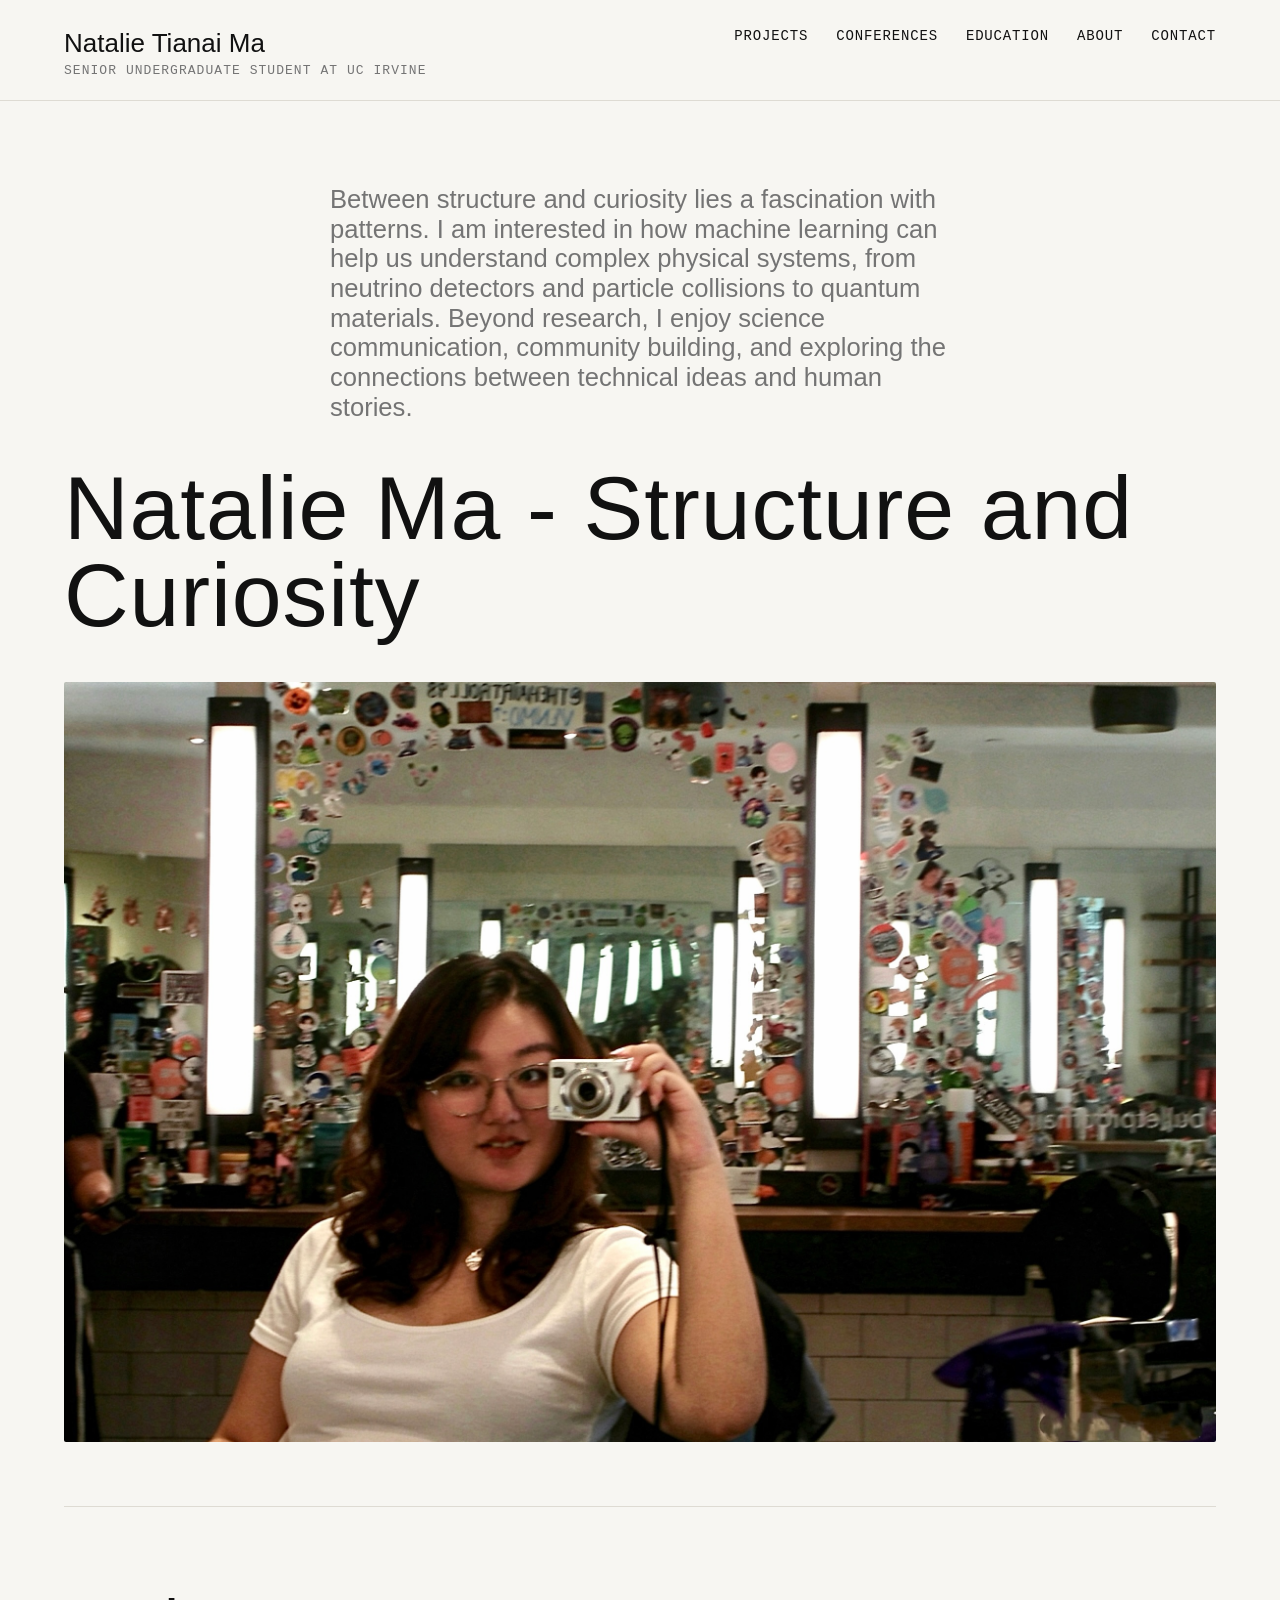
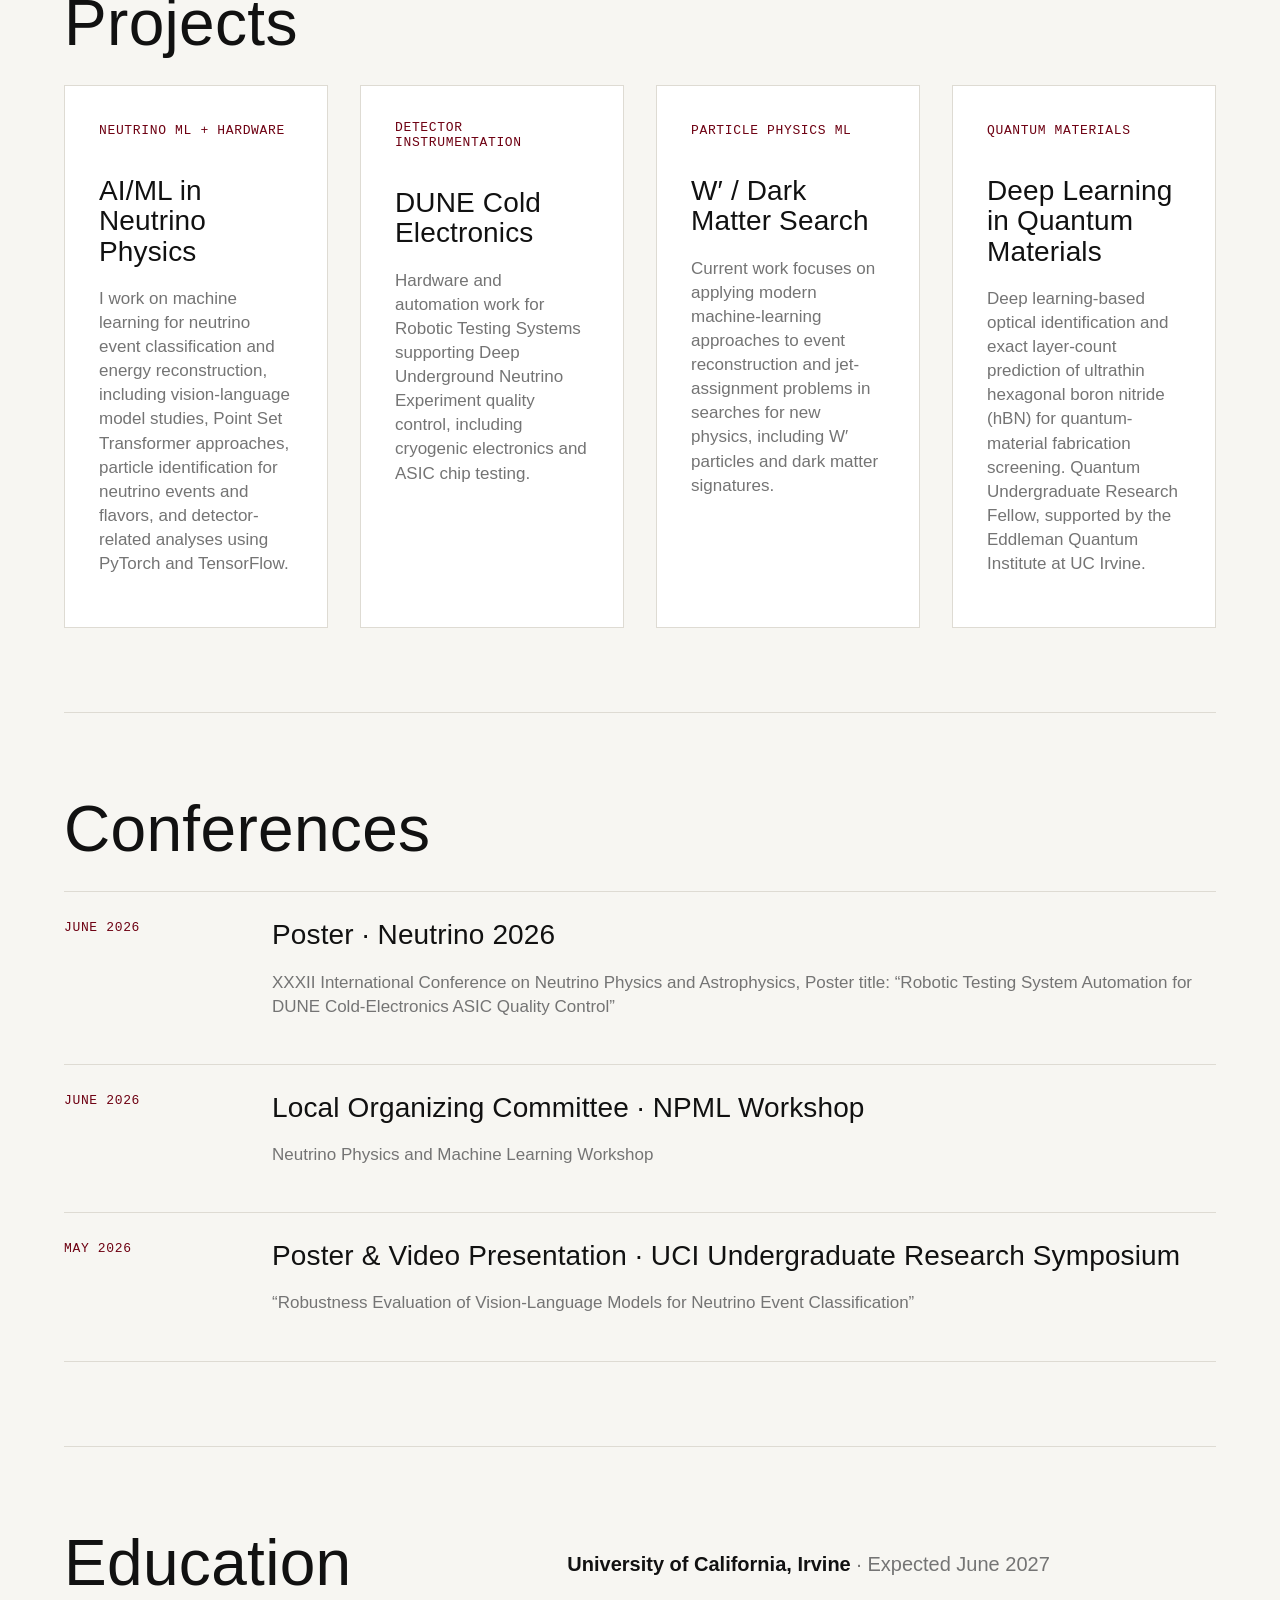
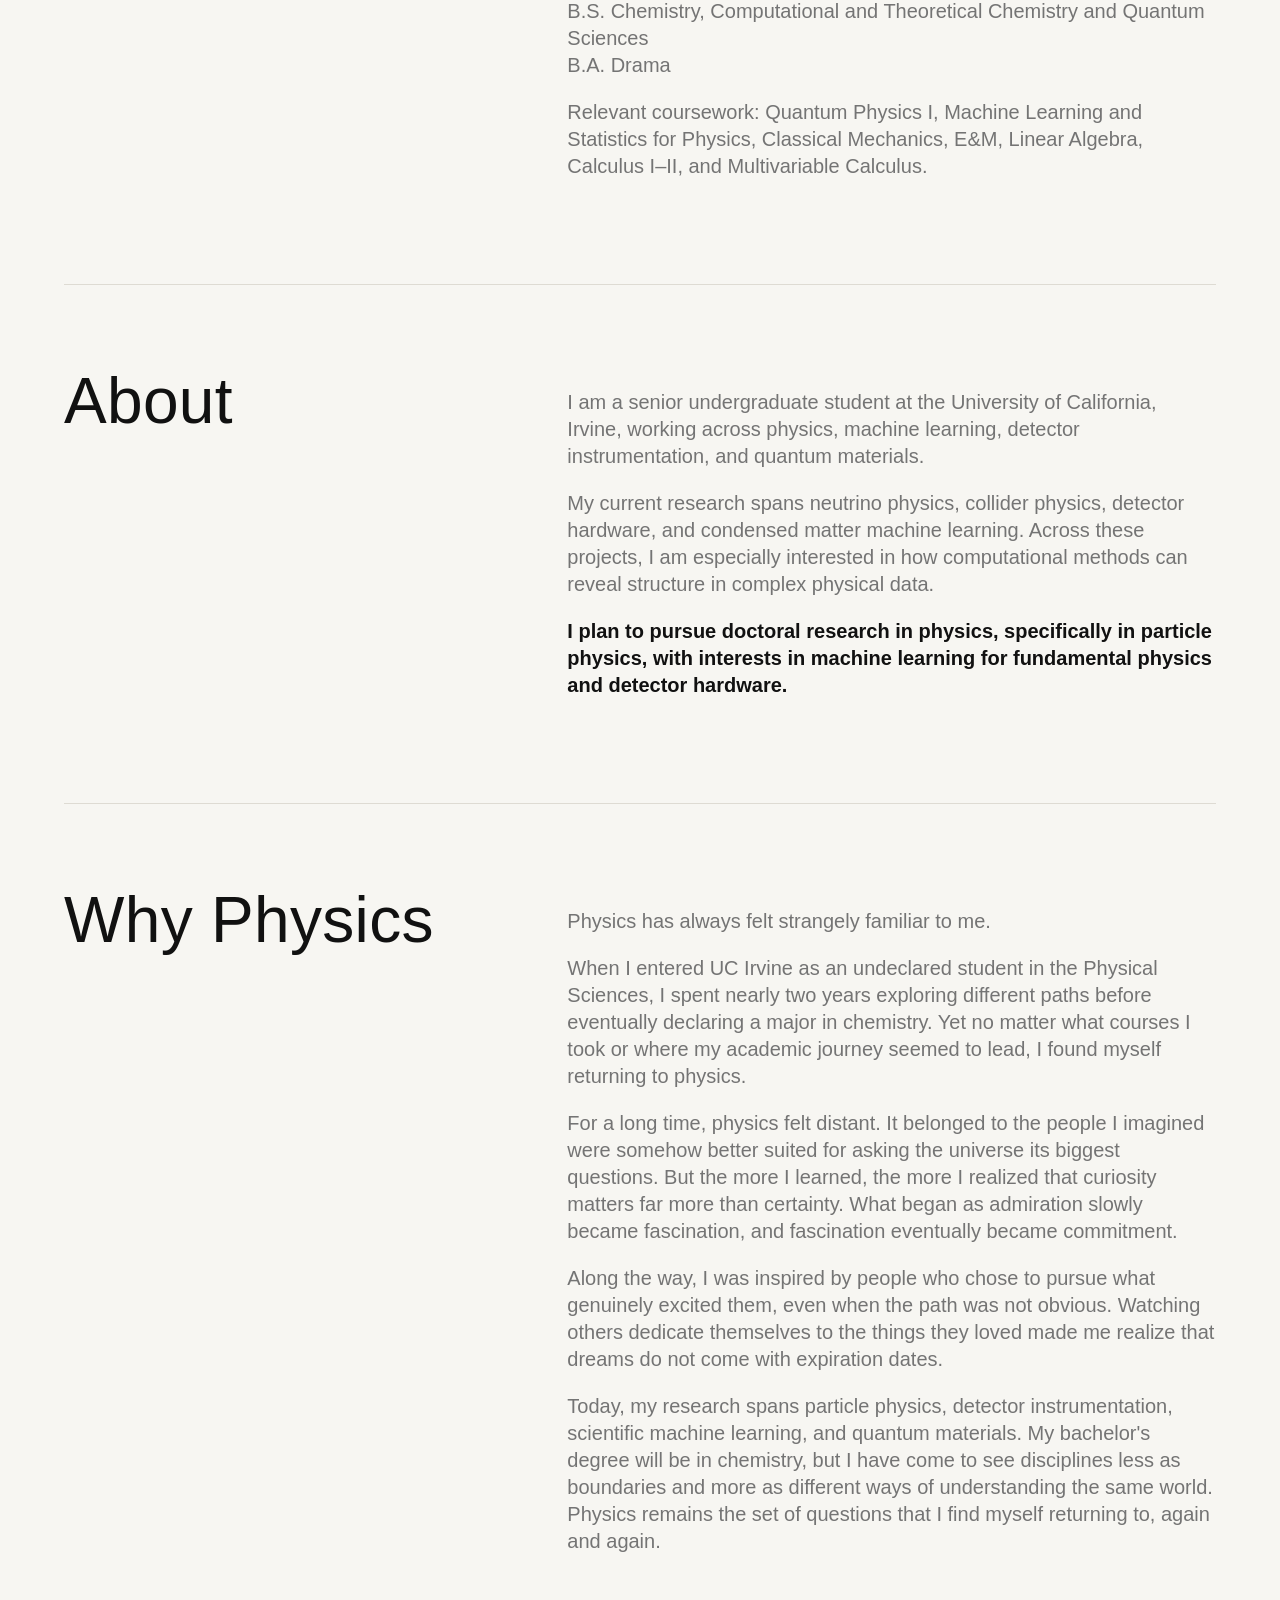
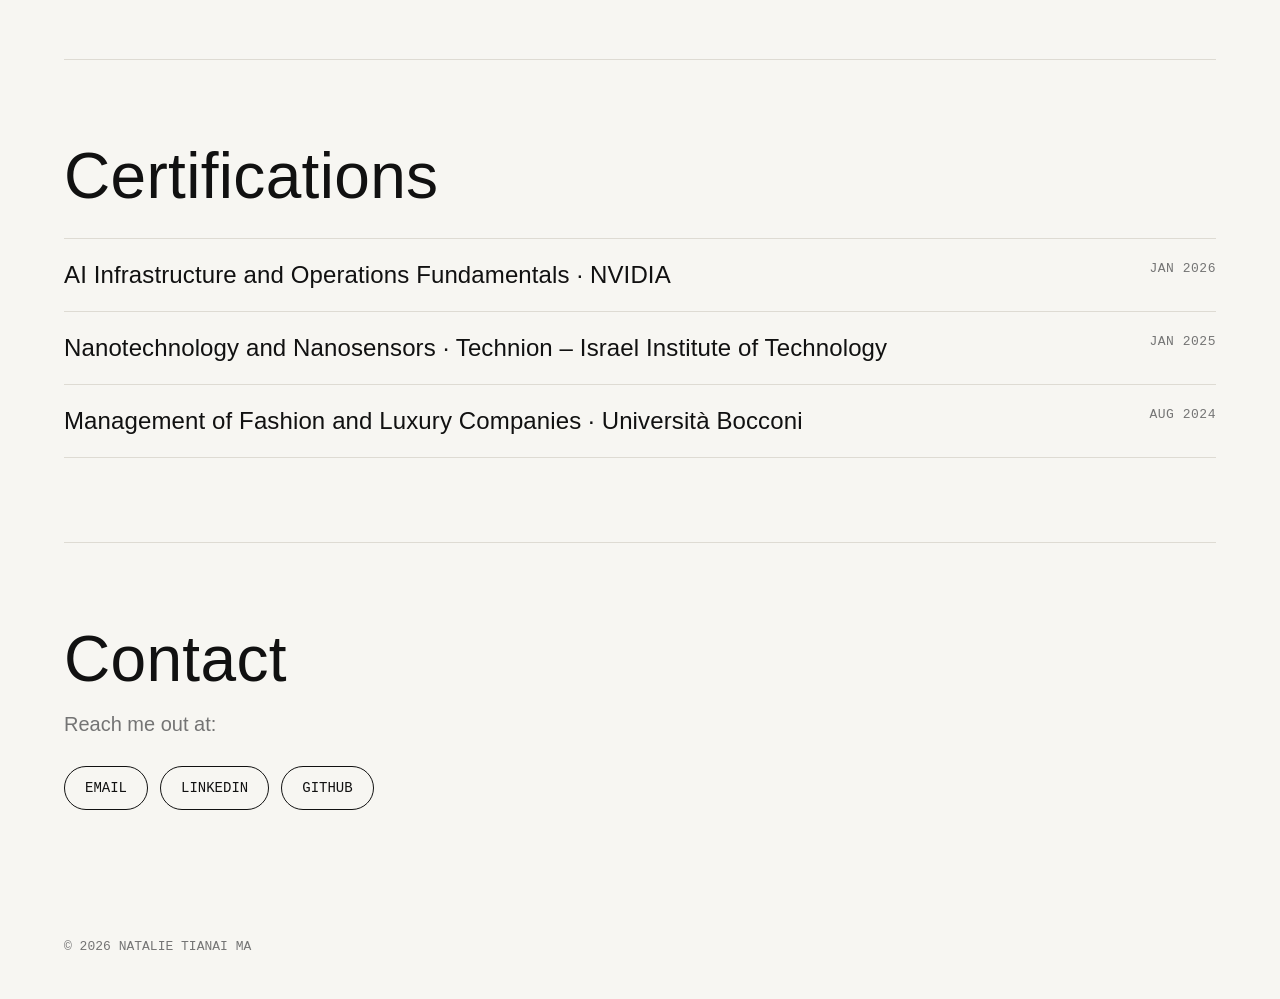
==== commit eafb9ca4: "Revise headings and content in index.html Updated headings and descriptions for clarity and consiste" ====
--- a/index.html
+++ b/index.html
@@ -1,6 +1,16 @@
 <!doctype html>
 <html lang="en">
 <head>
+ <!-- Google tag (gtag.js) -->
+<script async src="https://www.googletagmanager.com/gtag/js?id=G-79E48ZC0SK"></script>
+<script>
+  window.dataLayer = window.dataLayer || [];
+  function gtag(){dataLayer.push(arguments);}
+  gtag('js', new Date());
+
+  gtag('config', 'G-79E48ZC0SK');
+</script>
+  
   <meta charset="utf-8" />
   <meta name="viewport" content="width=device-width, initial-scale=1" />
   <title>Natalie Tianai Ma</title>
@@ -37,8 +47,8 @@
       <div class="grid">
         <article class="card">
           <span class="tag">Neutrino ML + Hardware</span>
-          <h3>ML in Neutrino Physics</h3>
-          <p>Undergraduate researcher in experimental particle physics at UC Irvine. I work on machine learning for neutrino event classification and energy reconstruction, including vision-language/LLM-style model studies, Point Set Transformer approaches, particle identification for neutrino events and flavors, and detector-related analyses using PyTorch and TensorFlow.</p>
+          <h3>AI/ML in Neutrino Physics</h3>
+          <p>I work on machine learning for neutrino event classification and energy reconstruction, including vision-language model studies, Point Set Transformer approaches, particle identification for neutrino events and flavors, and detector-related analyses using PyTorch and TensorFlow.</p>
         </article>
         <article class="card">
           <span class="tag">Detector Instrumentation</span>
@@ -52,8 +62,8 @@
         </article>
         <article class="card">
           <span class="tag">Quantum Materials</span>
-          <h3>ML in Quantum Materials</h3>
-          <p>Deep-learning-based optical identification and exact layer-count prediction of ultrathin hexagonal boron nitride (hBN) for quantum-material fabrication screening. Quantum Undergraduate Research Fellow, supported by the Eddleman Quantum Institute at UC Irvine.</p>
+          <h3>Deep Learning in Quantum Materials</h3>
+          <p>Deep learning-based optical identification and exact layer-count prediction of ultrathin hexagonal boron nitride (hBN) for quantum-material fabrication screening. Quantum Undergraduate Research Fellow, supported by the Eddleman Quantum Institute at UC Irvine.</p>
         </article>
       </div>
     </section>
@@ -67,14 +77,14 @@
           <div class="date">June 2026</div>
           <div>
             <h3>Poster · Neutrino 2026</h3>
-            <p>“Robotic Testing System Automation for DUNE Cold-Electronics ASIC Quality Control” </p>
+            <p>XXXII International Conference on Neutrino Physics and Astrophysics, Poster title: “Robotic Testing System Automation for DUNE Cold-Electronics ASIC Quality Control” </p>
           </div>
         </div>
         <div class="item">
           <div class="date">June 2026</div>
           <div>
             <h3>Local Organizing Committee · NPML Workshop</h3>
-            <p>NPML Workshop · Neutrino Physics and Machine Learning Workshop.</p>
+            <p>Neutrino Physics and Machine Learning Workshop</p>
           </div>
         </div>
         <div class="item">
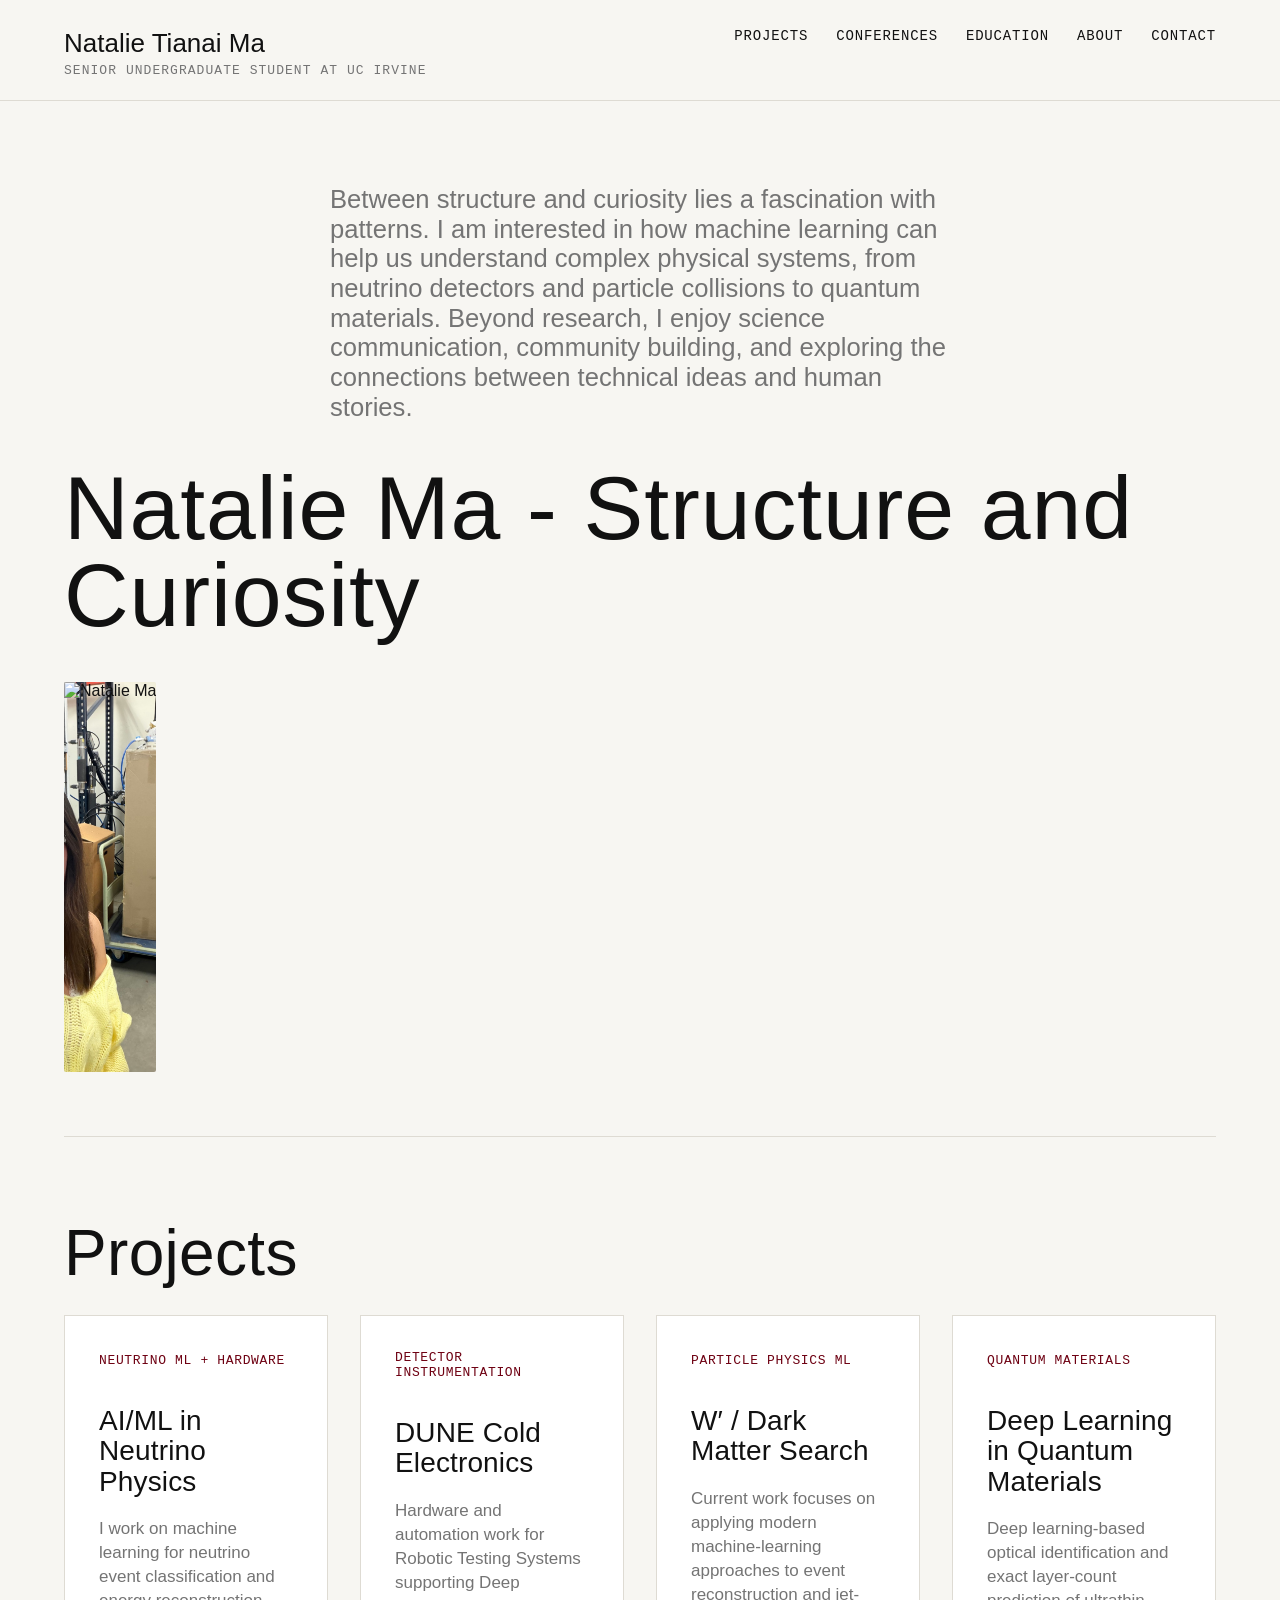
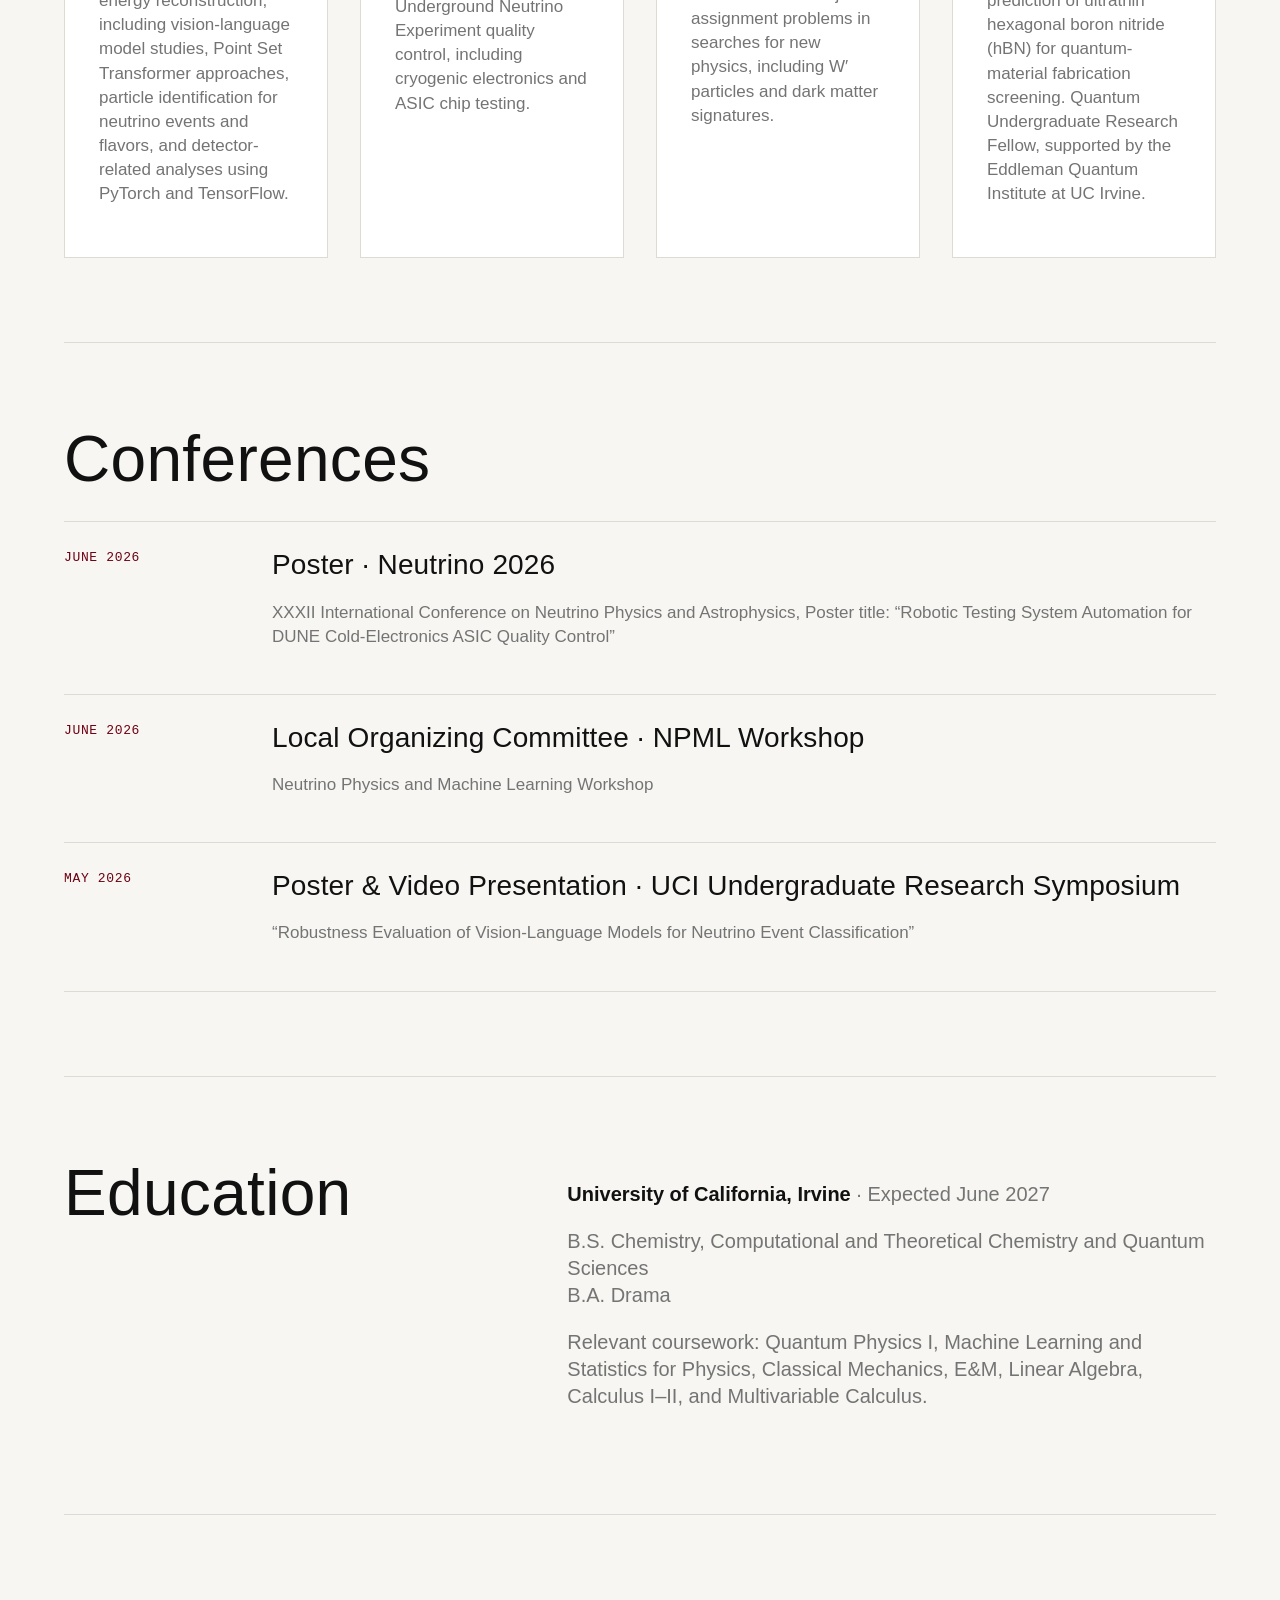
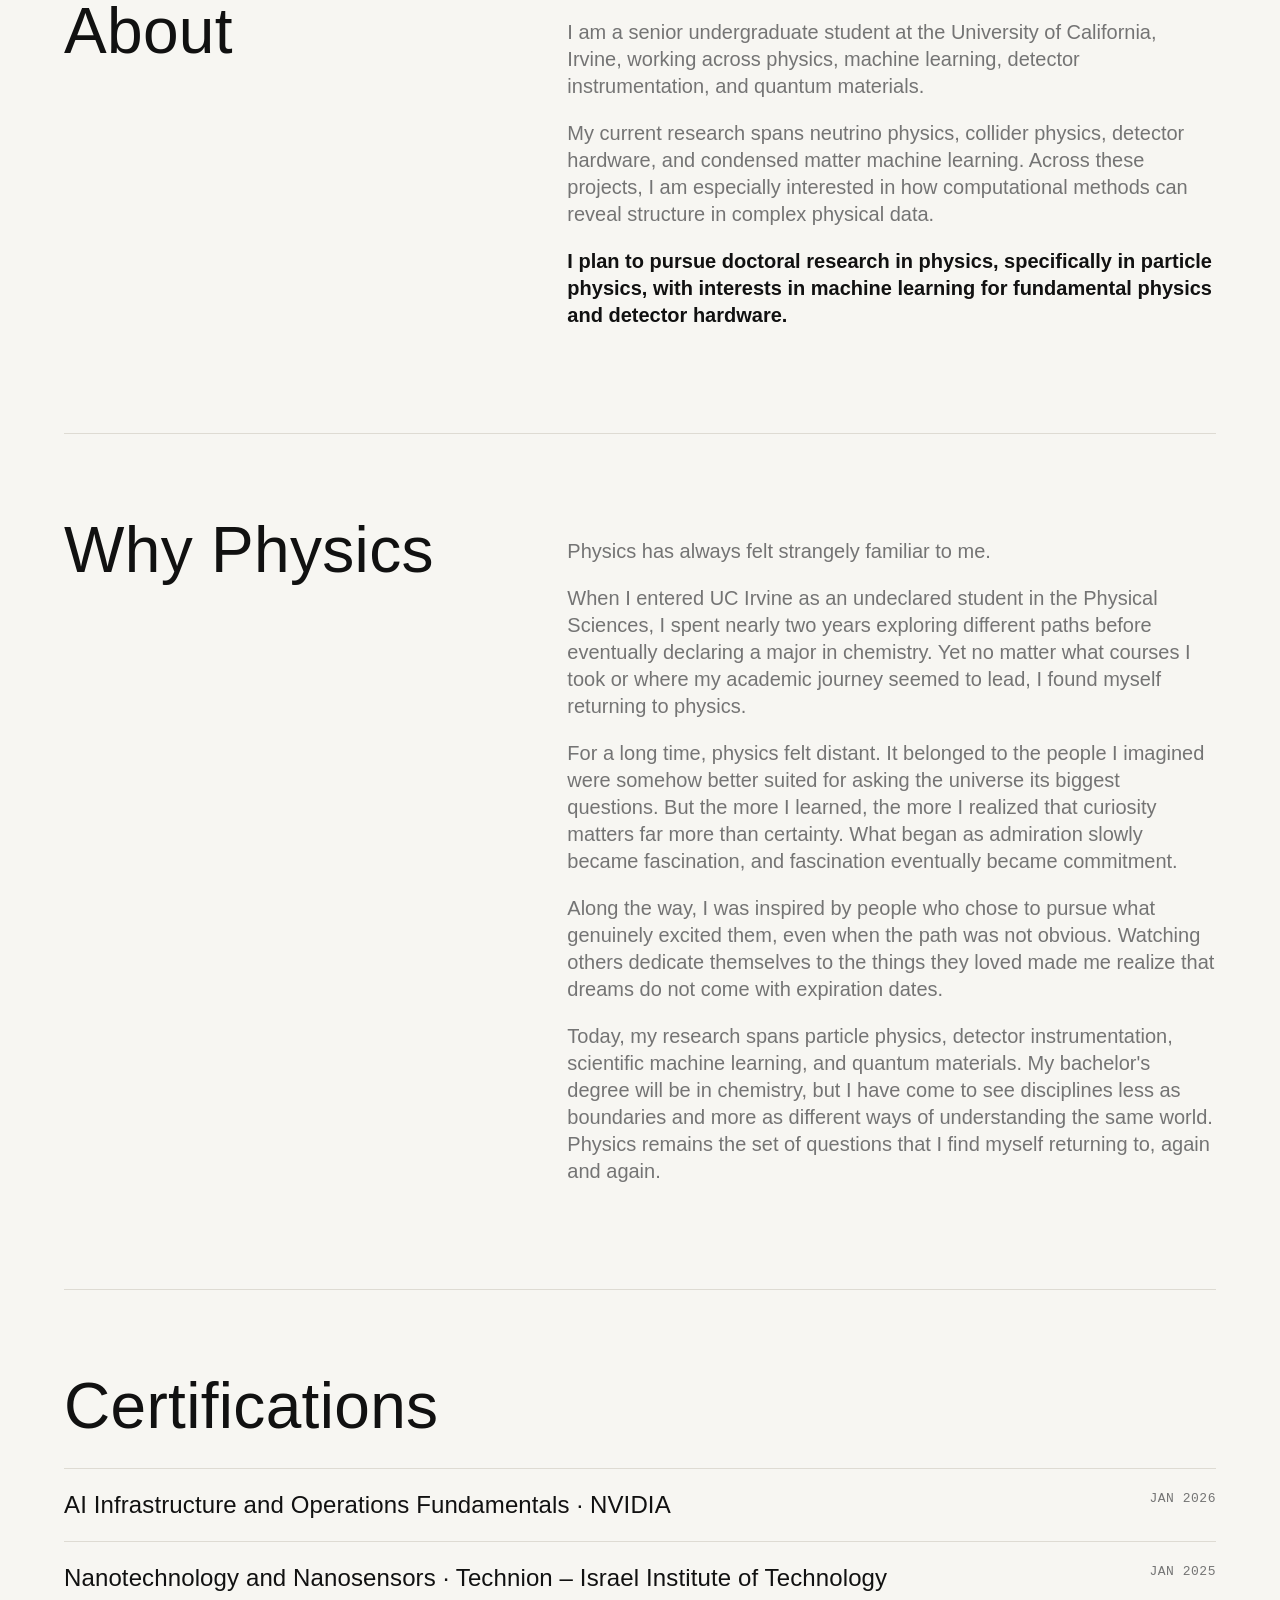
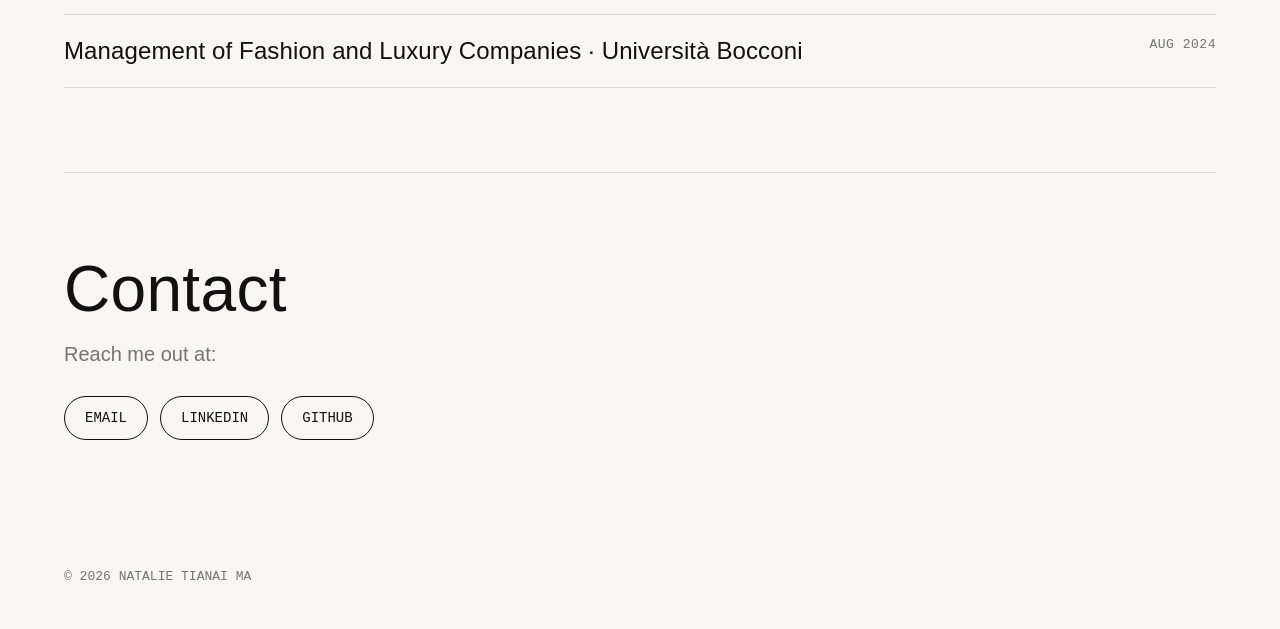
==== commit d50f4116: "Update index.html" ====
--- a/index.html
+++ b/index.html
@@ -37,7 +37,7 @@
       <p class="manifesto">Between structure and curiosity lies a fascination with patterns. I am interested in how machine learning can help us understand complex physical systems, from neutrino detectors and particle collisions to quantum materials. Beyond research, I enjoy science communication, community building, and exploring the connections between technical ideas and human stories.</p>
       <h1>Natalie Ma - 
         Structure and Curiosity </h1>
-     <img src="assets/IMG_4477%202.jpg" alt="Natalie Ma" class="hero-image">
+     <img src="assets/pfsnpfp.png" alt="Natalie Ma" class="hero-image">
     </section>
 
     <section id="projects" class="section">
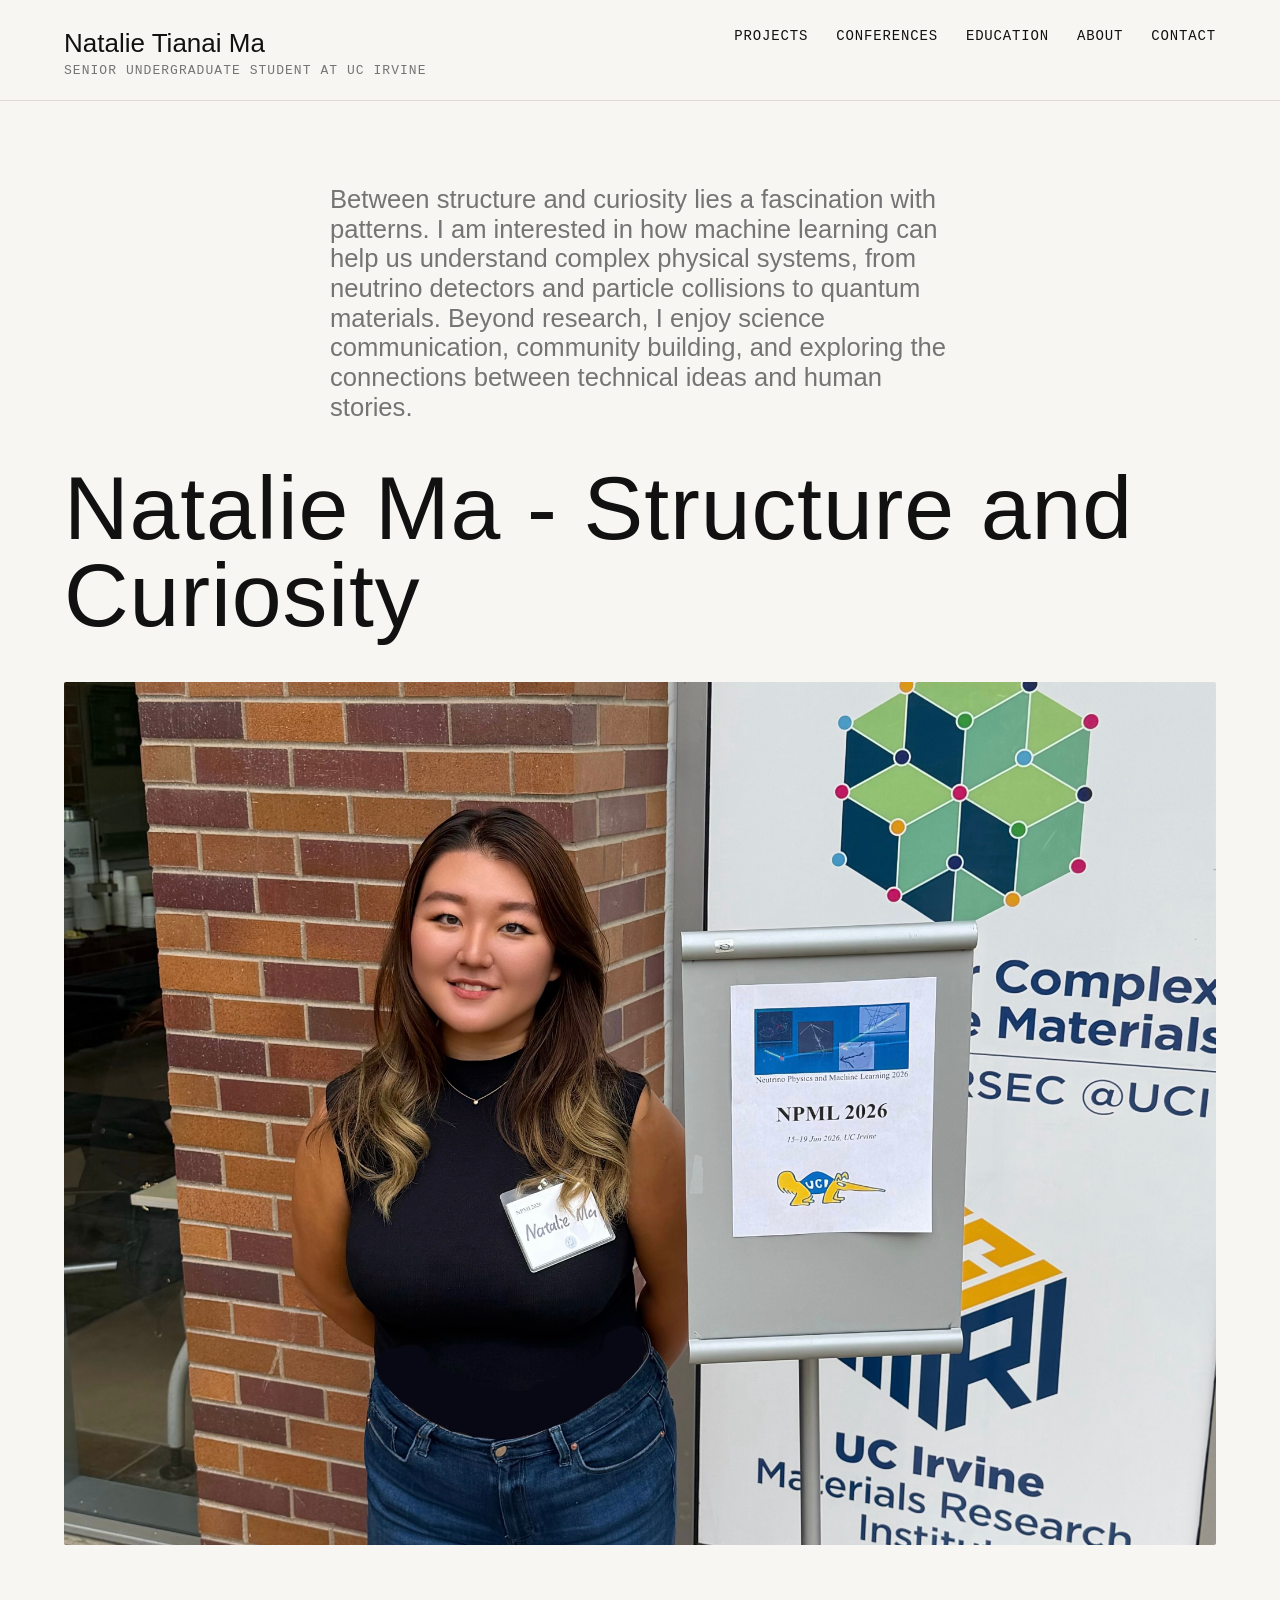
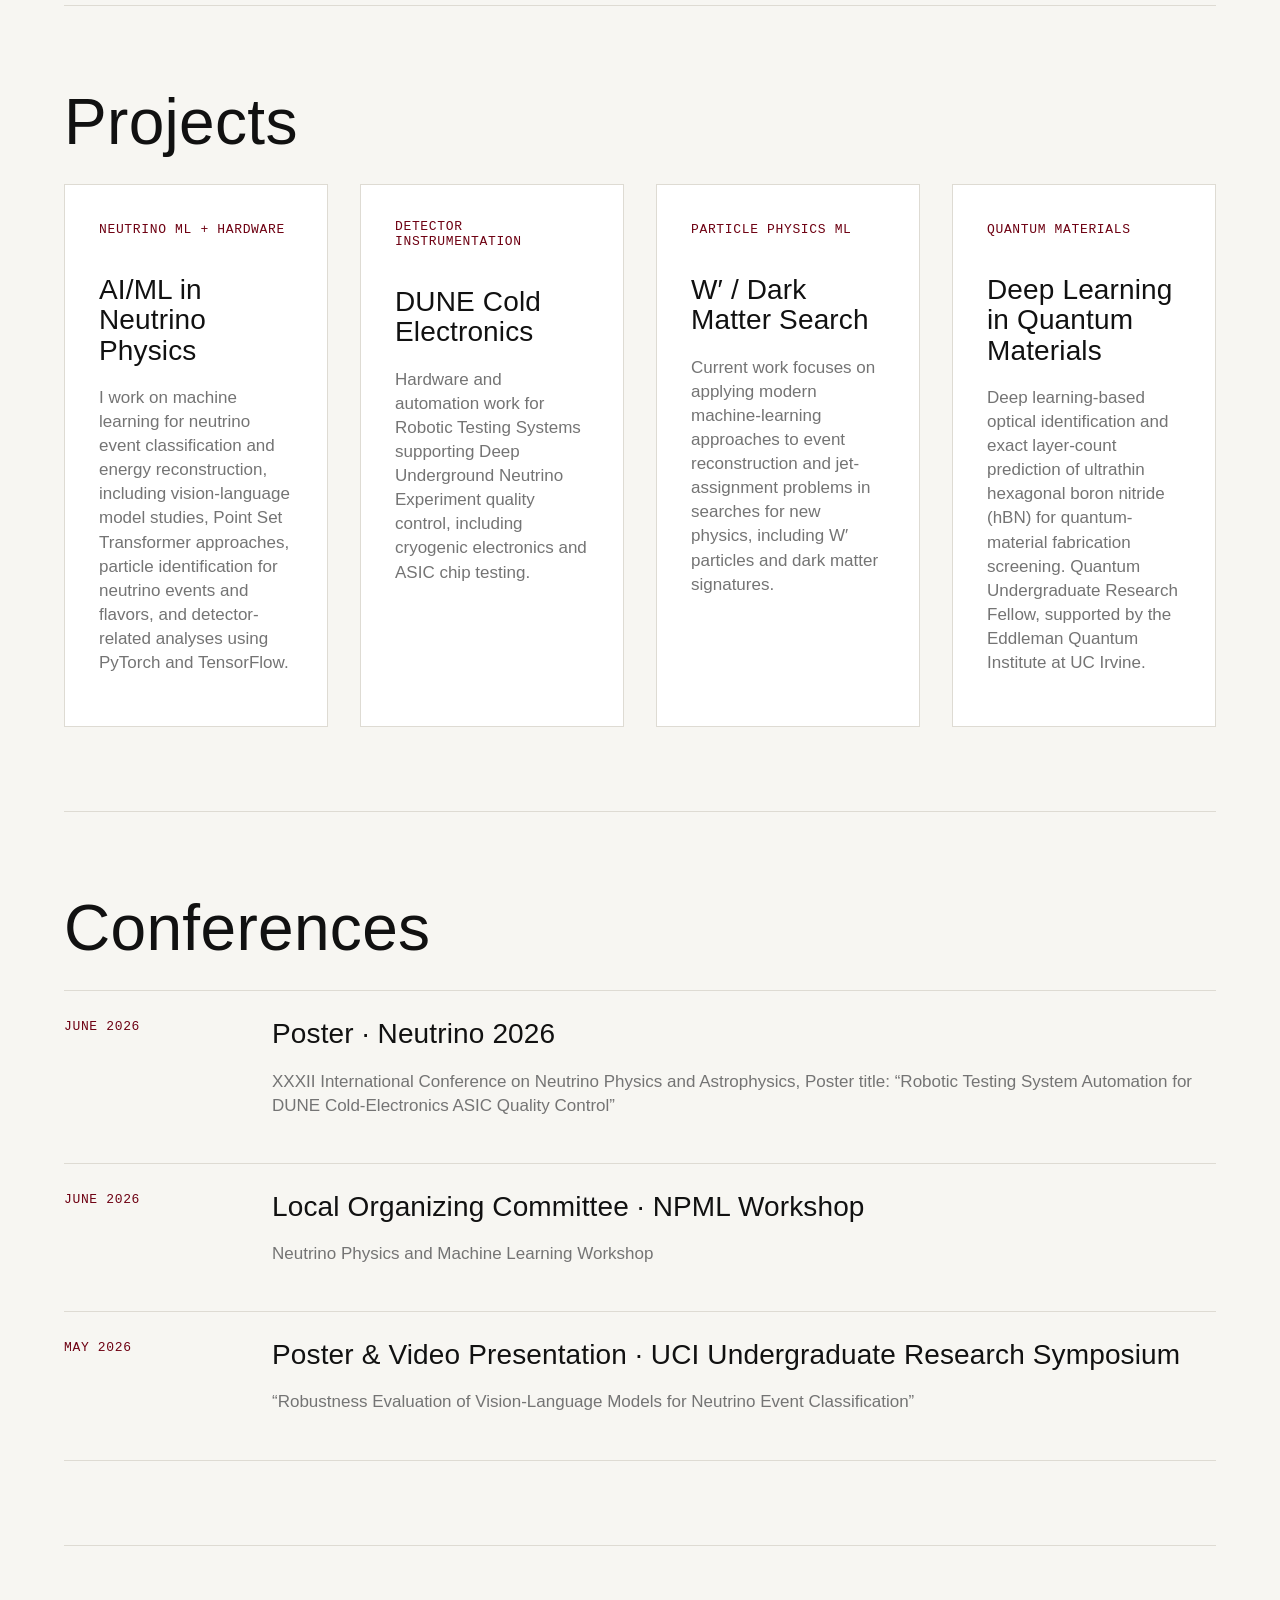
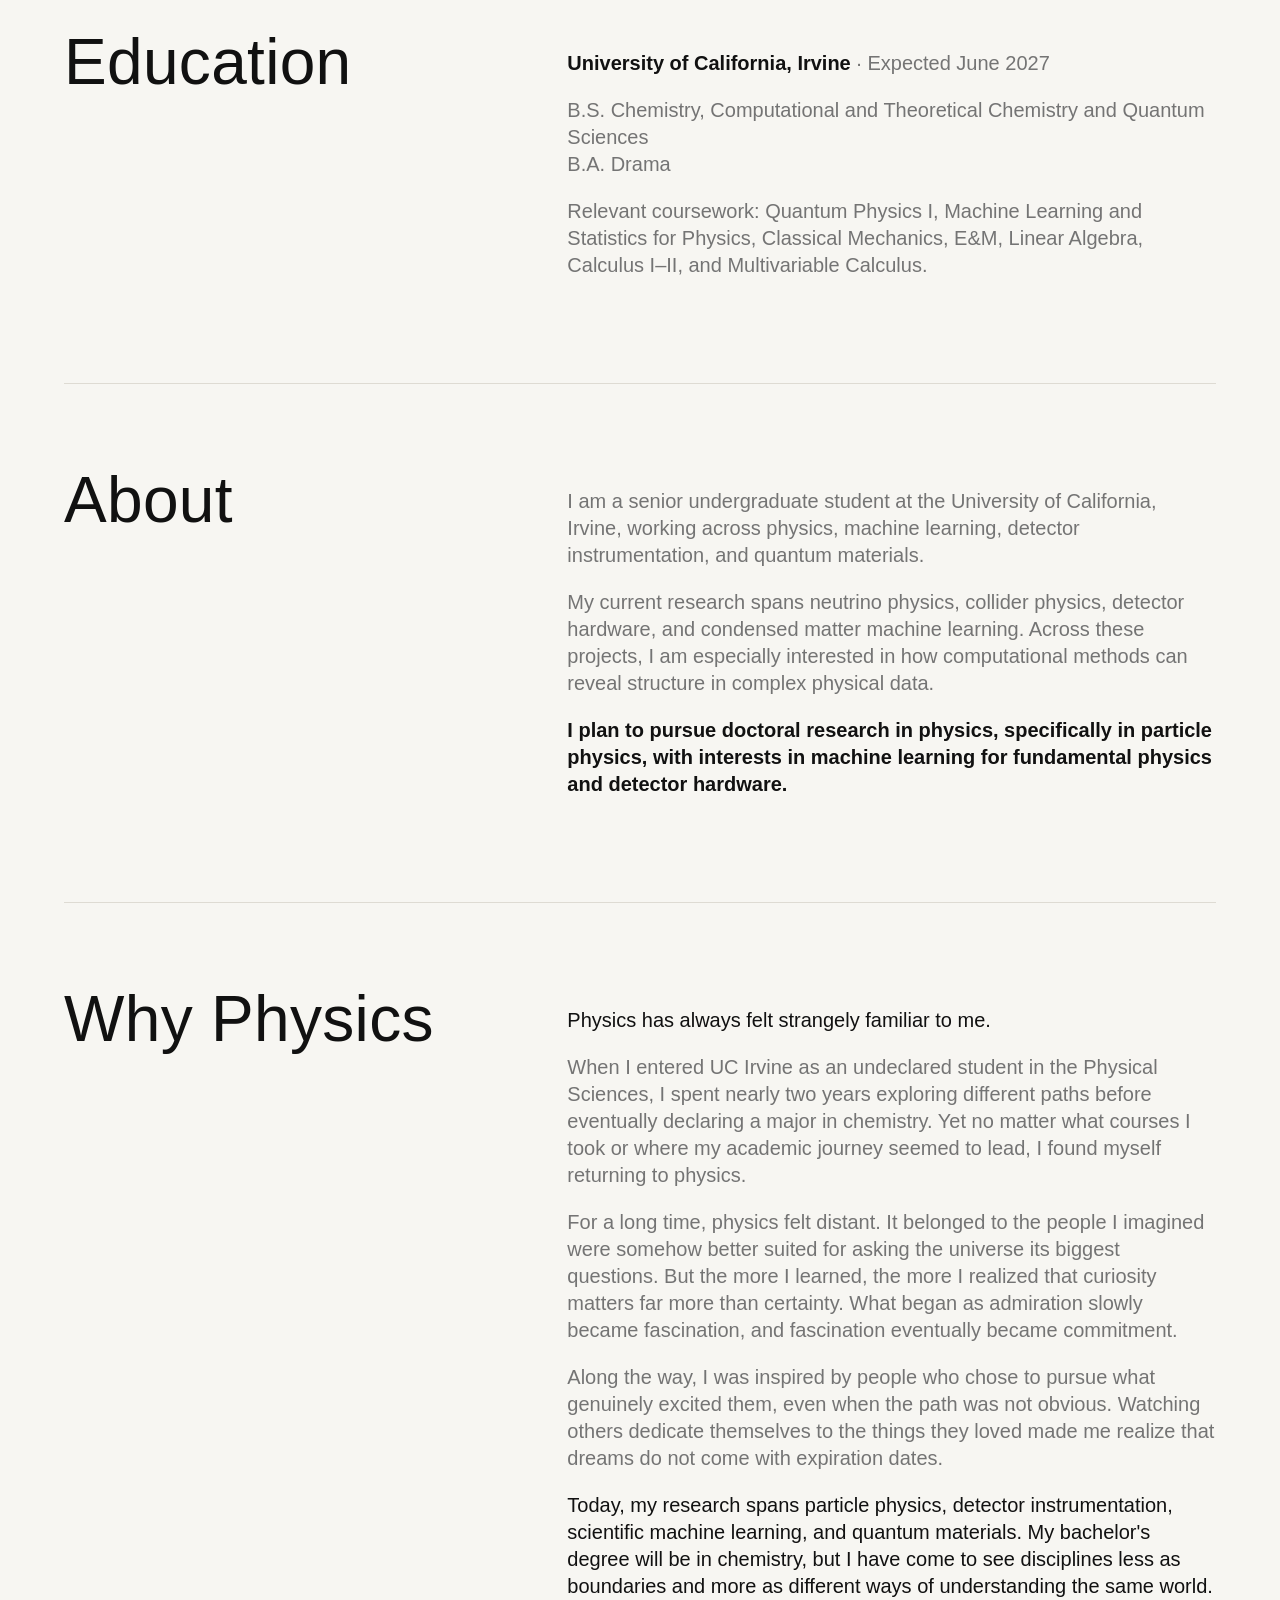
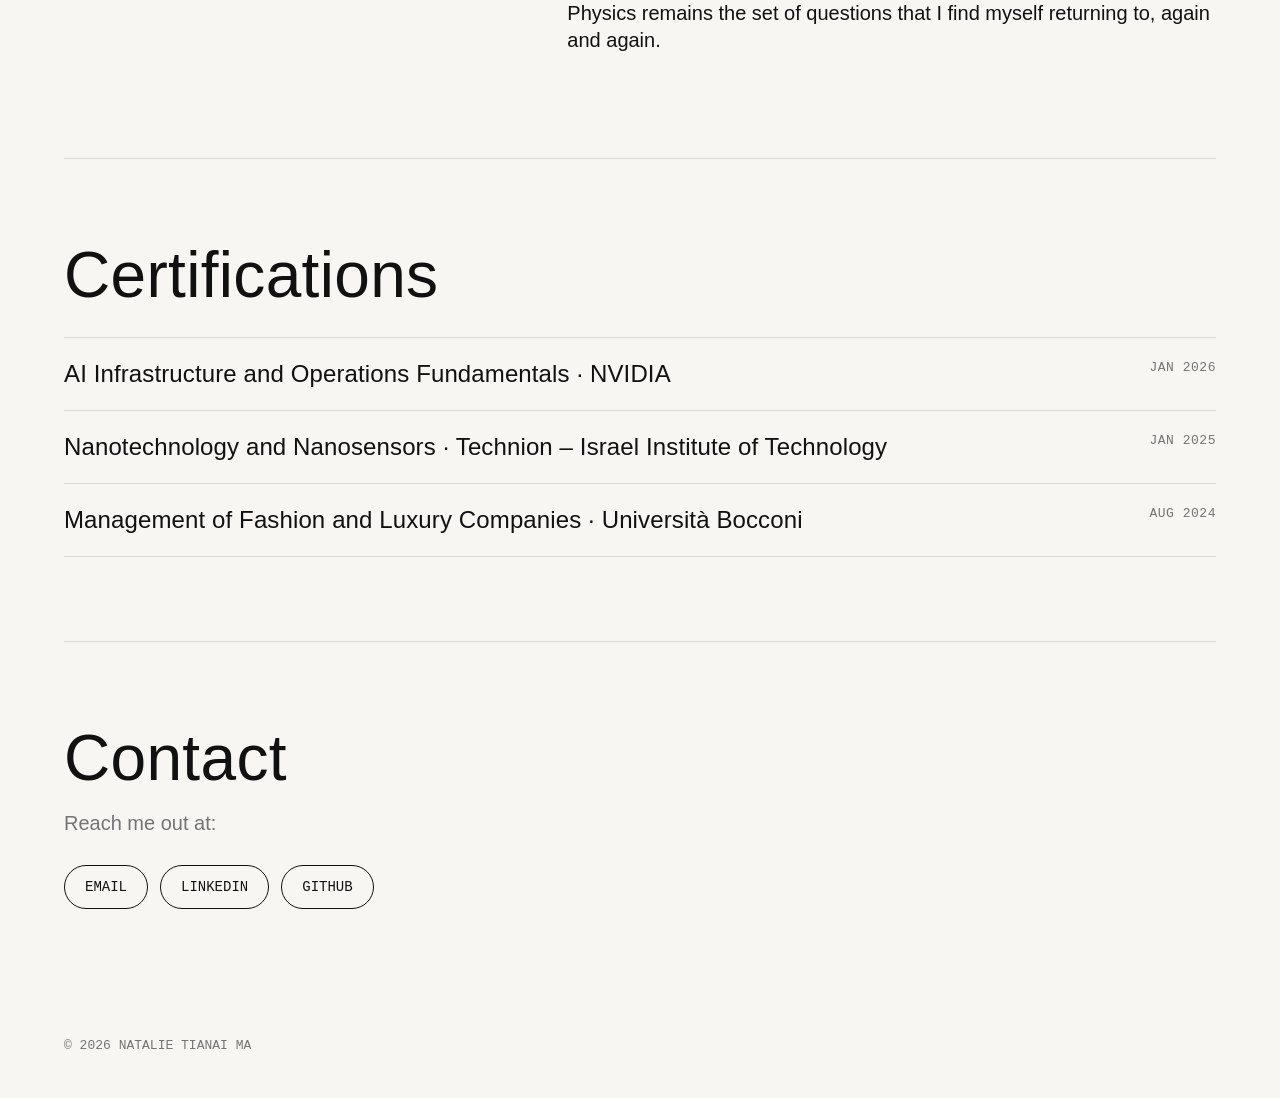
==== commit f3343354: "Change image format from PNG to JPG" ====
--- a/index.html
+++ b/index.html
@@ -37,7 +37,7 @@
       <p class="manifesto">Between structure and curiosity lies a fascination with patterns. I am interested in how machine learning can help us understand complex physical systems, from neutrino detectors and particle collisions to quantum materials. Beyond research, I enjoy science communication, community building, and exploring the connections between technical ideas and human stories.</p>
       <h1>Natalie Ma - 
         Structure and Curiosity </h1>
-     <img src="assets/pfsnpfp.png" alt="Natalie Ma" class="hero-image">
+     <img src="assets/pfsnpfp.jpg" alt="Natalie Ma" class="hero-image">
     </section>
 
     <section id="projects" class="section">
--- a/style.css
+++ b/style.css
@@ -6,15 +6,19 @@
   --red: #6e0012;
   --card: #ffffff;
 }
+
 * { box-sizing: border-box; }
 * { font-kerning: normal; text-rendering: optimizeLegibility; }
+
 html { scroll-behavior: smooth; }
+
 body {
   margin: 0;
   font-family: Arial, Helvetica, sans-serif;
   background: var(--bg);
   color: var(--text);
 }
+
 .nav {
   position: sticky;
   top: 0;
@@ -27,12 +31,14 @@
   padding: 28px 5vw 22px;
   border-bottom: 1px solid var(--line);
 }
+
 .name {
   color: var(--text);
   text-decoration: none;
   font-size: 26px;
   letter-spacing: 0;
 }
+
 .subtitle {
   margin-top: 4px;
   color: var(--muted);
@@ -41,7 +47,14 @@
   letter-spacing: 0.08em;
   font-family: 'Courier New', monospace;
 }
-nav { display: flex; gap: 28px; flex-wrap: wrap; justify-content: flex-end; }
+
+nav {
+  display: flex;
+  gap: 28px;
+  flex-wrap: wrap;
+  justify-content: flex-end;
+}
+
 nav a {
   color: var(--text);
   text-decoration: none;
@@ -50,8 +63,11 @@
   letter-spacing: 0.06em;
   font-family: 'Courier New', monospace;
 }
+
 main { padding: 0 5vw; }
+
 .hero { padding: 84px 0 60px; }
+
 .manifesto {
   max-width: 620px;
   margin: 0 auto 42px;
@@ -60,6 +76,7 @@
   line-height: 1.16;
   letter-spacing: 0;
 }
+
 h1 {
   font-size: clamp(46px, 7vw, 112px);
   line-height: .98;
@@ -68,32 +85,20 @@
   margin: 0 0 42px;
   max-width: 1200px;
 }
+
 .hero-image {
   width: 100%;
-  height: min(68vw, 760px);
-  min-height: 390px;
-  background-image: url("assets/hero_lab.jpg");
-  background-size: cover;
-  background-position: center 42%;
+  height: auto;
+  display: block;
+  object-fit: contain;
   border-radius: 2px;
-  position: relative;
-  overflow: hidden;
-}
-.hero-image::after {
-  content: "";
-  position: absolute;
-  left: 32px;
-  bottom: 28px;
-  color: rgba(255,255,255,.84);
-  font-family: 'Courier New', monospace;
-  text-transform: uppercase;
-  letter-spacing: .06em;
-  font-size: 13px;
-}
+}
+
 .section {
   padding: 84px 0;
   border-top: 1px solid var(--line);
 }
+
 .section-title {
   display: flex;
   justify-content: space-between;
@@ -101,6 +106,7 @@
   align-items: end;
   margin-bottom: 30px;
 }
+
 h2 {
   font-size: clamp(36px, 5vw, 72px);
   line-height: 1;
@@ -108,23 +114,29 @@
   font-weight: 500;
   margin: 0;
 }
-.section-title p, .two-col p, .contact p {
+
+.section-title p,
+.two-col p,
+.contact p {
   color: var(--muted);
   font-size: 20px;
   line-height: 1.35;
   max-width: 650px;
 }
+
 .grid {
   display: grid;
   grid-template-columns: repeat(4, 1fr);
   gap: 32px;
 }
+
 .card {
   background: var(--card);
   border: 1px solid var(--line);
   padding: 34px;
   min-height: 310px;
 }
+
 .tag {
   display: inline-block;
   font-family: 'Courier New', monospace;
@@ -134,6 +146,7 @@
   letter-spacing: .05em;
   margin-bottom: 38px;
 }
+
 h3 {
   font-size: 28px;
   line-height: 1.08;
@@ -141,19 +154,23 @@
   margin: 0 0 20px;
   font-weight: 500;
 }
+
 .card p {
   color: var(--muted);
   font-size: 17px;
   line-height: 1.42;
 }
+
 .two-col {
   display: grid;
   grid-template-columns: 1fr 1.4fr;
   gap: 40px;
 }
+
 .journal-list {
   border-top: 1px solid var(--line);
 }
+
 .journal-list a {
   display: flex;
   justify-content: space-between;
@@ -165,6 +182,7 @@
   font-size: 24px;
   letter-spacing: 0.005em;
 }
+
 .journal-list span {
   color: var(--muted);
   font-family: 'Courier New', monospace;
@@ -176,6 +194,7 @@
 .timeline {
   border-top: 1px solid var(--line);
 }
+
 .item {
   display: grid;
   grid-template-columns: 180px 1fr;
@@ -183,6 +202,7 @@
   padding: 28px 0;
   border-bottom: 1px solid var(--line);
 }
+
 .date {
   color: var(--red);
   font-family: 'Courier New', monospace;
@@ -190,15 +210,26 @@
   font-size: 13px;
   letter-spacing: .05em;
 }
-.item p, .small-text {
+
+.item p,
+.small-text {
   color: var(--muted);
   font-size: 17px;
   line-height: 1.42;
   margin-top: 0;
 }
-.item h3 a { color: var(--text); text-decoration: none; }
+
+.item h3 a {
+  color: var(--text);
+  text-decoration: none;
+}
+
 .item h3 a:hover { text-decoration: underline; }
-strong { font-weight: 600; color: var(--text); }
+
+strong {
+  font-weight: 600;
+  color: var(--text);
+}
 
 .contact .links {
   display: flex;
@@ -206,6 +237,7 @@
   flex-wrap: wrap;
   margin-top: 28px;
 }
+
 .links a {
   color: var(--text);
   text-decoration: none;
@@ -216,7 +248,12 @@
   text-transform: uppercase;
   font-size: 14px;
 }
-.links a:hover { background: var(--text); color: var(--bg); }
+
+.links a:hover {
+  background: var(--text);
+  color: var(--bg);
+}
+
 footer {
   padding: 32px 5vw;
   color: var(--muted);
@@ -224,27 +261,45 @@
   text-transform: uppercase;
   font-size: 13px;
 }
+
+.why-emphasis {
+  color: var(--text) !important;
+}
+
 @media (max-width: 1100px) {
   .grid { grid-template-columns: repeat(2, 1fr); }
 }
 
 @media (max-width: 850px) {
   main { padding: 0 6vw; }
+
   .nav {
     position: static;
     flex-direction: column;
     gap: 20px;
     padding: 24px 6vw 18px;
   }
+
   .name { font-size: 24px; }
-  .subtitle { font-size: 12px; line-height: 1.35; }
+
+  .subtitle {
+    font-size: 12px;
+    line-height: 1.35;
+  }
+
   nav {
     justify-content: flex-start;
     gap: 10px 16px;
     width: 100%;
   }
-  nav a { font-size: 12px; letter-spacing: 0.055em; }
+
+  nav a {
+    font-size: 12px;
+    letter-spacing: 0.055em;
+  }
+
   .hero { padding: 48px 0 44px; }
+
   .manifesto {
     margin-left: 0;
     max-width: none;
@@ -252,34 +307,87 @@
     line-height: 1.22;
     margin-bottom: 34px;
   }
+
   h1 {
     font-size: clamp(42px, 11vw, 56px);
     line-height: 0.98;
     letter-spacing: 0.01em;
     margin-bottom: 28px;
   }
+
   .hero-image {
+    width: 100%;
     height: auto;
-    min-height: 430px;
-    background-position: center center;
-  }
+    min-height: 0;
+    object-fit: contain;
+  }
+
   .section { padding: 58px 0; }
-  .section-title, .two-col { display: block; }
+
+  .section-title,
+  .two-col {
+    display: block;
+  }
+
   .section-title { margin-bottom: 24px; }
-  h2 { font-size: clamp(38px, 12vw, 56px); line-height: 1.04; }
-  .section-title p, .two-col p, .contact p {
+
+  h2 {
+    font-size: clamp(38px, 12vw, 56px);
+    line-height: 1.04;
+  }
+
+  .section-title p,
+  .two-col p,
+  .contact p {
     font-size: 18px;
     line-height: 1.48;
   }
-  .grid { grid-template-columns: 1fr; gap: 20px; }
-  .card { padding: 28px; min-height: auto; }
-  .tag { margin-bottom: 26px; font-size: 12px; }
-  h3 { font-size: 26px; line-height: 1.1; }
-  .card p, .item p, .small-text { font-size: 16.5px; line-height: 1.48; }
-  .item { grid-template-columns: 1fr; gap: 8px; padding: 24px 0; }
-  .journal-list a { font-size: 19px; flex-direction: column; }
+
+  .grid {
+    grid-template-columns: 1fr;
+    gap: 20px;
+  }
+
+  .card {
+    padding: 28px;
+    min-height: auto;
+  }
+
+  .tag {
+    margin-bottom: 26px;
+    font-size: 12px;
+  }
+
+  h3 {
+    font-size: 26px;
+    line-height: 1.1;
+  }
+
+  .card p,
+  .item p,
+  .small-text {
+    font-size: 16.5px;
+    line-height: 1.48;
+  }
+
+  .item {
+    grid-template-columns: 1fr;
+    gap: 8px;
+    padding: 24px 0;
+  }
+
+  .journal-list a {
+    font-size: 19px;
+    flex-direction: column;
+  }
+
   .contact .links { gap: 10px; }
-  .links a { padding: 12px 17px; font-size: 13px; }
+
+  .links a {
+    padding: 12px 17px;
+    font-size: 13px;
+  }
+
   footer { padding: 28px 6vw; }
 }
 
@@ -290,6 +398,8 @@
     min-height: 0;
     object-fit: contain;
   }
+
   .card { padding: 24px; }
+
   nav a { font-size: 11.5px; }
 }
